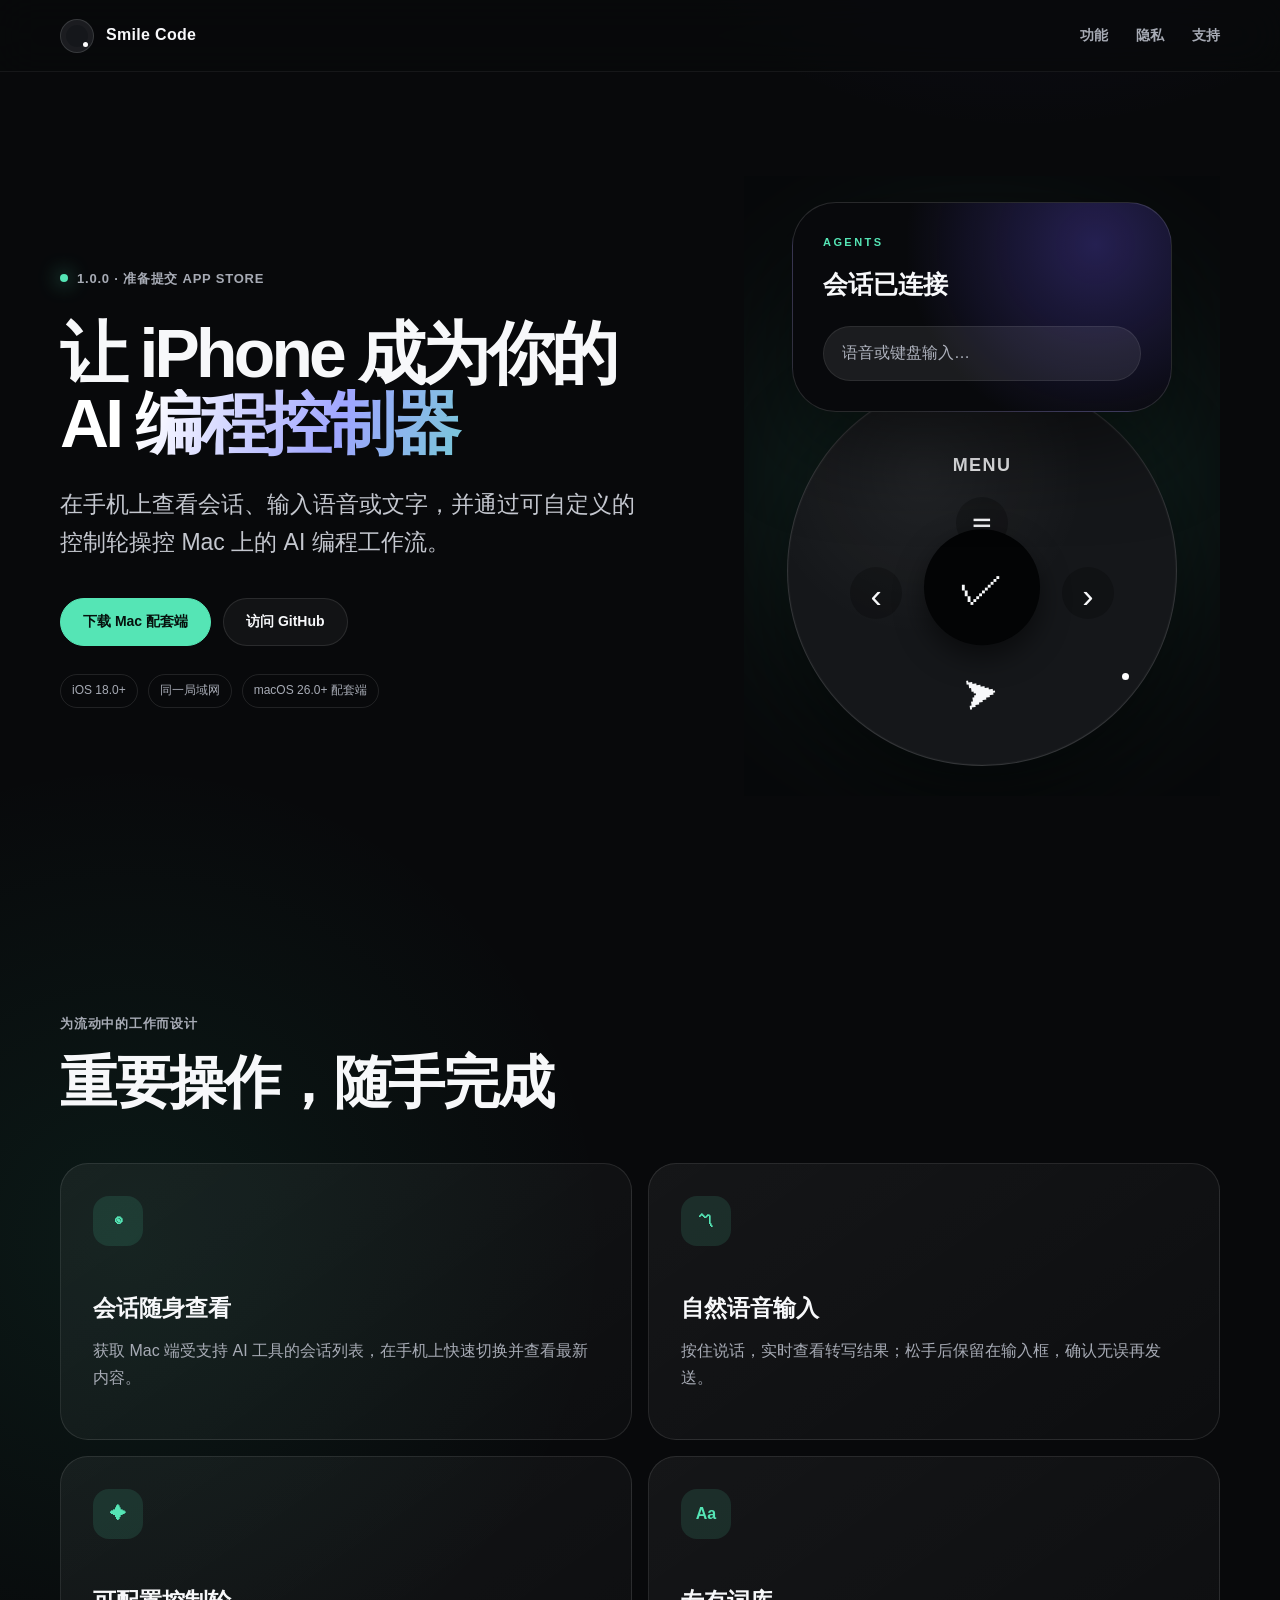
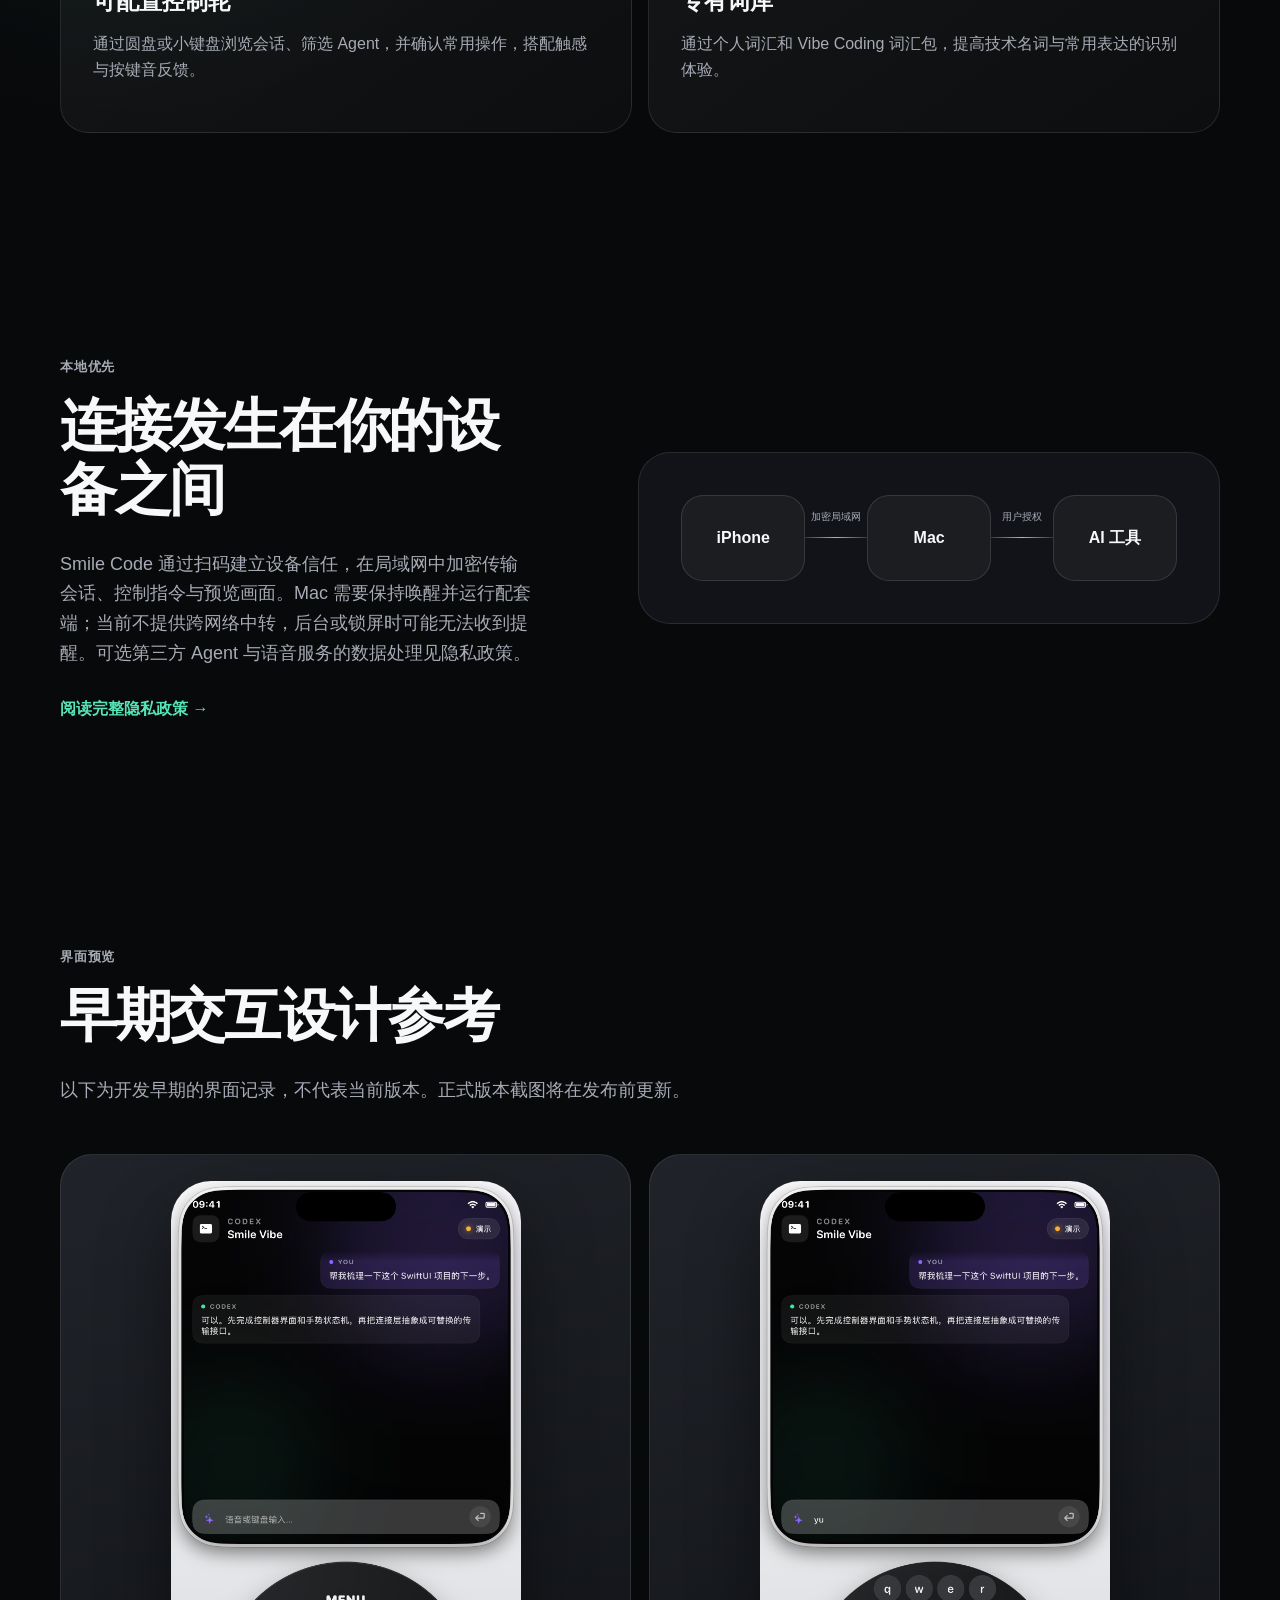
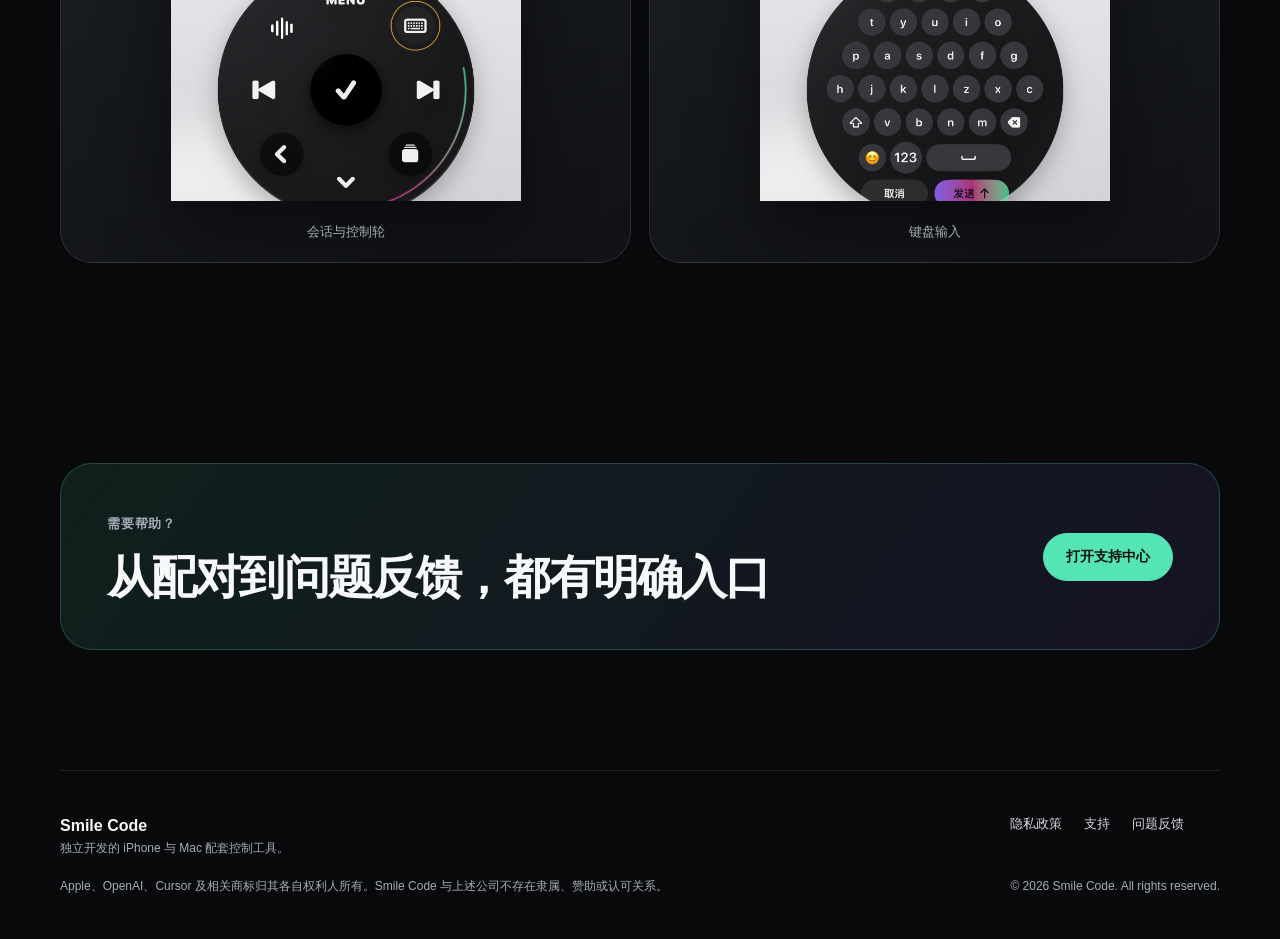
==== docs/index.html @ 8d77c3ab "Initialize website and installer distribution only" ====
<!doctype html>
<html lang="zh-CN">
<head>
  <meta charset="utf-8">
  <meta name="viewport" content="width=device-width, initial-scale=1">
  <meta name="description" content="Smile Code 将 iPhone 变成面向 AI 编程工作流的随身控制器。">
  <meta name="theme-color" content="#0a0b0d">
  <meta property="og:title" content="Smile Code">
  <meta property="og:description" content="用 iPhone 语音操控 Mac 上的 AI 工具。">
  <meta property="og:type" content="website">
  <meta property="og:url" content="https://tanhuoo.github.io/SmileVibe/">
  <title>Smile Code｜iPhone 上的 AI 编程控制器</title>
  <link rel="stylesheet" href="./styles.css">
</head>
<body>
  <header class="site-header">
    <a class="brand" href="./" aria-label="Smile Code 首页">
      <span class="brand-mark" aria-hidden="true"><span></span></span>
      <span>Smile Code</span>
    </a>
    <nav aria-label="主要导航">
      <a href="#features">功能</a>
      <a href="./privacy.html">隐私</a>
      <a href="./support.html">支持</a>
    </nav>
  </header>

  <main>
    <section class="hero shell">
      <div class="hero-copy">
        <div class="eyebrow"><span class="status-dot"></span> 1.0.0 · 准备提交 App Store</div>
        <h1><span class="hero-line">让 iPhone 成为你的</span><span class="hero-accent">AI 编程控制器</span></h1>
        <p class="lead">在手机上查看会话、输入语音或文字，并通过可自定义的控制轮操控 Mac 上的 AI 编程工作流。</p>
        <div class="actions">
          <a class="button primary" href="./support.html#mac-download">下载 Mac 配套端</a>
          <a class="button secondary" href="https://github.com/TanHuoo/SmileVibe" rel="noreferrer">访问 GitHub</a>
        </div>
        <div class="requirements">
          <span>iOS 18.0+</span>
          <span>同一局域网</span>
          <span>macOS 26.0+ 配套端</span>
        </div>
      </div>

      <div class="controller-visual" aria-label="Smile Code 控制轮示意图">
        <div class="screen-card">
          <span class="screen-label">AGENTS</span>
          <strong>会话已连接</strong>
          <p>语音或键盘输入…</p>
        </div>
        <div class="wheel">
          <span class="wheel-label">MENU</span>
          <span class="wheel-key key-top">≡</span>
          <span class="wheel-key key-left">‹</span>
          <span class="wheel-key key-right">›</span>
          <span class="wheel-key key-bottom">➤</span>
          <span class="wheel-center">✓</span>
          <span class="wheel-dot"></span>
        </div>
      </div>
    </section>

    <section class="section shell" id="features">
      <div class="section-heading">
        <span class="eyebrow">为流动中的工作而设计</span>
        <h2>重要操作，随手完成</h2>
      </div>
      <div class="feature-grid">
        <article class="feature-card">
          <span class="feature-icon">◉</span>
          <h3>会话随身查看</h3>
          <p>获取 Mac 端受支持 AI 工具的会话列表，在手机上快速切换并查看最新内容。</p>
        </article>
        <article class="feature-card">
          <span class="feature-icon">〽</span>
          <h3>自然语音输入</h3>
          <p>按住说话，实时查看转写结果；松手后保留在输入框，确认无误再发送。</p>
        </article>
        <article class="feature-card">
          <span class="feature-icon">✦</span>
          <h3>可配置控制轮</h3>
          <p>通过圆盘或小键盘浏览会话、筛选 Agent，并确认常用操作，搭配触感与按键音反馈。</p>
        </article>
        <article class="feature-card">
          <span class="feature-icon">Aa</span>
          <h3>专有词库</h3>
          <p>通过个人词汇和 Vibe Coding 词汇包，提高技术名词与常用表达的识别体验。</p>
        </article>
      </div>
    </section>

    <section class="section shell split-section">
      <div>
        <span class="eyebrow">本地优先</span>
        <h2>连接发生在你的设备之间</h2>
        <p class="section-copy">Smile Code 通过扫码建立设备信任，在局域网中加密传输会话、控制指令与预览画面。Mac 需要保持唤醒并运行配套端；当前不提供跨网络中转，后台或锁屏时可能无法收到提醒。可选第三方 Agent 与语音服务的数据处理见隐私政策。</p>
        <a class="text-link" href="./privacy.html">阅读完整隐私政策 →</a>
      </div>
      <div class="flow-card" aria-label="数据流示意">
        <div class="flow-node">iPhone</div>
        <div class="flow-line"><span>加密局域网</span></div>
        <div class="flow-node">Mac</div>
        <div class="flow-line"><span>用户授权</span></div>
        <div class="flow-node">AI 工具</div>
      </div>
    </section>

    <section class="section shell">
      <div class="section-heading">
        <span class="eyebrow">界面预览</span>
        <h2>早期交互设计参考</h2>
        <p class="section-copy">以下为开发早期的界面记录，不代表当前版本。正式版本截图将在发布前更新。</p>
      </div>
      <div class="gallery">
        <figure>
          <img src="./assets/mvp-round-04-main.png" alt="Smile Code 会话与控制轮界面" loading="lazy">
          <figcaption>会话与控制轮</figcaption>
        </figure>
        <figure>
          <img src="./assets/mvp-round-04-keyboard.png" alt="Smile Code 键盘输入界面" loading="lazy">
          <figcaption>键盘输入</figcaption>
        </figure>
      </div>
    </section>

    <section class="cta shell">
      <div>
        <span class="eyebrow">需要帮助？</span>
        <h2>从配对到问题反馈，都有明确入口</h2>
      </div>
      <a class="button primary" href="./support.html">打开支持中心</a>
    </section>
  </main>

  <footer class="site-footer shell">
    <div>
      <strong>Smile Code</strong>
      <p>独立开发的 iPhone 与 Mac 配套控制工具。</p>
    </div>
    <div class="footer-links">
      <a href="./privacy.html">隐私政策</a>
      <a href="./support.html">支持</a>
      <a href="https://github.com/TanHuoo/SmileVibe/issues">问题反馈</a>
    </div>
    <p class="disclaimer">Apple、OpenAI、Cursor 及相关商标归其各自权利人所有。Smile Code 与上述公司不存在隶属、赞助或认可关系。</p>
    <p class="copyright">© 2026 Smile Code. All rights reserved.</p>
  </footer>
</body>
</html>
---- docs/styles.css ----
:root {
  color-scheme: dark;
  --bg: #08090b;
  --surface: #111318;
  --surface-strong: #171a20;
  --line: rgba(255, 255, 255, 0.10);
  --text: #f7f8fa;
  --muted: #a7abb5;
  --accent: #55e5b5;
  --accent-strong: #2fcf99;
  --violet: #8b6cff;
  --max-width: 1160px;
}

* {
  box-sizing: border-box;
}

html {
  scroll-behavior: smooth;
}

body {
  margin: 0;
  min-width: 320px;
  background:
    radial-gradient(circle at 80% -10%, rgba(101, 76, 255, 0.16), transparent 34rem),
    radial-gradient(circle at 10% 30%, rgba(52, 220, 167, 0.08), transparent 30rem),
    var(--bg);
  color: var(--text);
  font-family: -apple-system, BlinkMacSystemFont, "SF Pro Display", "PingFang SC", "Helvetica Neue", sans-serif;
  line-height: 1.65;
  -webkit-font-smoothing: antialiased;
}

a {
  color: inherit;
  text-decoration: none;
}

a:focus-visible,
button:focus-visible,
summary:focus-visible {
  outline: 3px solid rgba(85, 229, 181, 0.65);
  outline-offset: 4px;
}

.shell {
  width: min(calc(100% - 40px), var(--max-width));
  margin-inline: auto;
}

.site-header {
  position: sticky;
  z-index: 20;
  top: 0;
  display: flex;
  align-items: center;
  justify-content: space-between;
  min-height: 72px;
  padding: 0 max(24px, calc((100vw - var(--max-width)) / 2));
  border-bottom: 1px solid rgba(255, 255, 255, 0.06);
  background: rgba(8, 9, 11, 0.78);
  backdrop-filter: blur(20px) saturate(140%);
}

.brand {
  display: inline-flex;
  align-items: center;
  gap: 12px;
  font-size: 16px;
  font-weight: 760;
  letter-spacing: 0.02em;
}

.brand-mark {
  position: relative;
  width: 34px;
  height: 34px;
  border: 1px solid rgba(255, 255, 255, 0.15);
  border-radius: 50%;
  background: #15171b;
  box-shadow: inset 0 0 0 5px rgba(255, 255, 255, 0.025);
}

.brand-mark span {
  position: absolute;
  right: 5px;
  bottom: 5px;
  width: 5px;
  height: 5px;
  border-radius: 50%;
  background: white;
}

nav {
  display: flex;
  align-items: center;
  gap: 28px;
}

nav a {
  color: var(--muted);
  font-size: 14px;
  font-weight: 620;
}

nav a:hover,
nav a[aria-current="page"] {
  color: var(--text);
}

.hero {
  display: grid;
  grid-template-columns: minmax(0, 1.1fr) minmax(360px, 0.9fr);
  align-items: center;
  gap: 8vw;
  min-height: calc(100vh - 72px);
  padding-block: 90px;
}

.eyebrow {
  display: inline-flex;
  align-items: center;
  gap: 9px;
  color: var(--muted);
  font-size: 13px;
  font-weight: 720;
  letter-spacing: 0.06em;
  text-transform: uppercase;
}

.status-dot {
  width: 8px;
  height: 8px;
  border-radius: 50%;
  background: var(--accent);
  box-shadow: 0 0 20px var(--accent);
}

h1,
h2,
h3,
p {
  margin-top: 0;
}

.hero h1 {
  margin: 28px 0 26px;
  font-size: clamp(44px, 5.3vw, 72px);
  line-height: 1.04;
  letter-spacing: -0.055em;
}

.hero h1 span {
  display: block;
}

.hero h1 .hero-line {
  color: var(--text);
  white-space: nowrap;
}

.hero h1 .hero-accent {
  background: linear-gradient(110deg, #ffffff 15%, #9fa5ff 48%, #55e5b5 90%);
  -webkit-background-clip: text;
  background-clip: text;
  color: transparent;
}

.lead {
  max-width: 650px;
  color: #c4c7cf;
  font-size: clamp(18px, 2.2vw, 23px);
  line-height: 1.65;
}

.actions {
  display: flex;
  flex-wrap: wrap;
  gap: 12px;
  margin: 36px 0 28px;
}

.button {
  display: inline-flex;
  min-height: 48px;
  align-items: center;
  justify-content: center;
  padding: 0 22px;
  border: 1px solid var(--line);
  border-radius: 999px;
  font-size: 14px;
  font-weight: 750;
  transition: transform 160ms ease, background 160ms ease, border-color 160ms ease;
}

.button:hover {
  transform: translateY(-2px);
}

.button.primary {
  border-color: var(--accent);
  background: var(--accent);
  color: #06110d;
}

.button.primary:hover {
  background: #76efc9;
}

.button.secondary {
  background: rgba(255, 255, 255, 0.045);
}

.button.secondary:hover {
  border-color: rgba(255, 255, 255, 0.24);
  background: rgba(255, 255, 255, 0.075);
}

.requirements {
  display: flex;
  flex-wrap: wrap;
  gap: 10px;
}

.requirements span {
  padding: 6px 11px;
  border: 1px solid var(--line);
  border-radius: 999px;
  color: var(--muted);
  font-size: 12px;
}

.controller-visual {
  position: relative;
  display: grid;
  min-height: 620px;
  overflow: hidden;
  place-items: center;
}

.controller-visual::before {
  position: absolute;
  width: 460px;
  height: 460px;
  border-radius: 50%;
  background: rgba(85, 229, 181, 0.12);
  content: "";
  filter: blur(90px);
}

.screen-card {
  position: absolute;
  z-index: 3;
  top: 26px;
  width: min(100%, 380px);
  min-height: 178px;
  padding: 30px;
  border: 1px solid rgba(255, 255, 255, 0.13);
  border-radius: 44px;
  background:
    radial-gradient(circle at 80% 20%, rgba(91, 74, 210, 0.35), transparent 55%),
    #08090c;
  box-shadow: 0 35px 90px rgba(0, 0, 0, 0.48);
}

.screen-label {
  display: block;
  margin-bottom: 13px;
  color: var(--accent);
  font-size: 11px;
  font-weight: 800;
  letter-spacing: 0.22em;
}

.screen-card strong {
  display: block;
  font-size: 25px;
}

.screen-card p {
  margin: 21px 0 0;
  padding: 13px 18px;
  border: 1px solid rgba(255, 255, 255, 0.08);
  border-radius: 999px;
  background: rgba(255, 255, 255, 0.08);
  color: #aeb2bd;
}

.wheel {
  position: absolute;
  right: 50%;
  bottom: 30px;
  width: 390px;
  max-width: 92vw;
  aspect-ratio: 1;
  transform: translateX(50%);
  border: 1px solid rgba(255, 255, 255, 0.13);
  border-radius: 50%;
  background:
    radial-gradient(circle at 35% 25%, rgba(255, 255, 255, 0.055), transparent 42%),
    #15171a;
  box-shadow: 0 38px 90px rgba(0, 0, 0, 0.52), inset 0 0 0 1px rgba(255, 255, 255, 0.025);
}

.wheel-label {
  position: absolute;
  top: 19%;
  left: 50%;
  transform: translateX(-50%);
  font-size: 18px;
  font-weight: 820;
  letter-spacing: 0.08em;
}

.wheel-key,
.wheel-center {
  position: absolute;
  display: grid;
  place-items: center;
}

.wheel-key {
  width: 52px;
  height: 52px;
  border-radius: 50%;
  background: rgba(0, 0, 0, 0.24);
  font-size: 34px;
  font-weight: 500;
}

.key-top {
  top: 31%;
  left: 50%;
  transform: translateX(-50%);
}

.key-left {
  top: 49%;
  left: 16%;
}

.key-right {
  top: 49%;
  right: 16%;
}

.key-bottom {
  bottom: 11%;
  left: 50%;
  transform: translateX(-50%) rotate(-8deg);
  background: transparent;
  font-size: 31px;
}

.wheel-center {
  top: 50%;
  left: 50%;
  width: 116px;
  height: 116px;
  transform: translate(-50%, -36%);
  border-radius: 50%;
  background: #030405;
  box-shadow: 0 12px 28px rgba(0, 0, 0, 0.5);
  font-size: 46px;
}

.wheel-dot {
  position: absolute;
  right: 12%;
  bottom: 22%;
  width: 7px;
  height: 7px;
  border-radius: 50%;
  background: white;
}

.section {
  padding-block: 110px;
}

.section-heading {
  max-width: 720px;
  margin-bottom: 48px;
}

.section h2,
.cta h2,
.document-heading h1 {
  margin: 15px 0 0;
  font-size: clamp(34px, 4.7vw, 57px);
  line-height: 1.12;
  letter-spacing: -0.04em;
}

.feature-grid {
  display: grid;
  grid-template-columns: repeat(2, minmax(0, 1fr));
  gap: 16px;
}

.feature-card,
.support-card {
  min-height: 260px;
  padding: 32px;
  border: 1px solid var(--line);
  border-radius: 28px;
  background: linear-gradient(145deg, rgba(255, 255, 255, 0.055), rgba(255, 255, 255, 0.022));
}

.feature-icon {
  display: grid;
  width: 50px;
  height: 50px;
  margin-bottom: 44px;
  place-items: center;
  border-radius: 16px;
  background: rgba(85, 229, 181, 0.12);
  color: var(--accent);
  font-weight: 800;
}

.feature-card h3 {
  margin-bottom: 10px;
  font-size: 23px;
}

.feature-card p,
.support-card p,
.section-copy {
  color: var(--muted);
}

.split-section {
  display: grid;
  grid-template-columns: minmax(0, 0.9fr) minmax(420px, 1.1fr);
  align-items: center;
  gap: 8vw;
}

.section-copy {
  margin: 28px 0;
  font-size: 18px;
}

.text-link,
.support-card a,
.document-content a {
  color: var(--accent);
  font-weight: 680;
}

.flow-card {
  display: grid;
  grid-template-columns: 1fr auto 1fr auto 1fr;
  align-items: center;
  padding: 42px;
  border: 1px solid var(--line);
  border-radius: 32px;
  background: var(--surface);
}

.flow-node {
  display: grid;
  min-height: 86px;
  place-items: center;
  border: 1px solid rgba(255, 255, 255, 0.12);
  border-radius: 22px;
  background: rgba(255, 255, 255, 0.045);
  font-weight: 760;
}

.flow-line {
  width: 62px;
  height: 1px;
  background: linear-gradient(90deg, rgba(255, 255, 255, 0.14), var(--accent), rgba(255, 255, 255, 0.14));
}

.flow-line span {
  display: block;
  width: 80px;
  transform: translate(-9px, -28px);
  color: var(--muted);
  font-size: 10px;
  text-align: center;
}

.gallery {
  display: grid;
  grid-template-columns: repeat(2, minmax(0, 1fr));
  gap: 18px;
}

.gallery figure {
  overflow: hidden;
  margin: 0;
  padding: 26px 26px 0;
  border: 1px solid var(--line);
  border-radius: 32px;
  background: linear-gradient(160deg, #202329, #101216);
  text-align: center;
}

.gallery img {
  display: block;
  width: min(100%, 350px);
  height: 620px;
  margin-inline: auto;
  object-fit: cover;
  object-position: top;
  border-radius: 40px 40px 0 0;
  box-shadow: 0 30px 70px rgba(0, 0, 0, 0.45);
}

.gallery figcaption {
  padding: 20px;
  color: var(--muted);
  font-size: 13px;
}

.cta {
  display: flex;
  align-items: center;
  justify-content: space-between;
  gap: 30px;
  margin-block: 90px 120px;
  padding: 46px;
  border: 1px solid rgba(85, 229, 181, 0.24);
  border-radius: 32px;
  background: linear-gradient(125deg, rgba(85, 229, 181, 0.10), rgba(139, 108, 255, 0.10));
}

.cta h2 {
  max-width: 700px;
  font-size: clamp(28px, 4vw, 46px);
}

.site-footer {
  display: grid;
  grid-template-columns: 1fr auto;
  gap: 18px 40px;
  padding-block: 42px;
  border-top: 1px solid var(--line);
}

.site-footer p {
  margin-bottom: 0;
  color: var(--muted);
  font-size: 12px;
}

.footer-links {
  display: flex;
  flex-wrap: wrap;
  gap: 22px;
  color: #d4d6dc;
  font-size: 13px;
}

.disclaimer {
  max-width: 760px;
}

.copyright {
  text-align: right;
}

.document {
  padding-block: 90px 120px;
}

.document-heading {
  max-width: 820px;
  margin-bottom: 72px;
}

.document-heading > p {
  margin-top: 22px;
  color: var(--muted);
}

.support-heading .button {
  margin-top: 22px;
}

.document-layout {
  display: grid;
  grid-template-columns: 280px minmax(0, 740px);
  align-items: start;
  justify-content: space-between;
  gap: 60px;
}

.document-summary {
  position: sticky;
  top: 100px;
  padding: 24px;
  border: 1px solid var(--line);
  border-radius: 22px;
  background: var(--surface);
}

.document-summary ul {
  margin: 15px 0 0;
  padding-left: 20px;
  color: var(--muted);
  font-size: 13px;
}

.document-content section {
  padding: 0 0 40px;
  margin-bottom: 40px;
  border-bottom: 1px solid var(--line);
}

.document-content section:last-child {
  border-bottom: 0;
}

.document-content h2 {
  margin-bottom: 20px;
  font-size: 27px;
  letter-spacing: -0.02em;
}

.document-content h3 {
  margin: 26px 0 8px;
  font-size: 17px;
}

.document-content p,
.document-content li {
  color: #c2c5cc;
}

.document-content ul {
  padding-left: 22px;
}

.compact-footer {
  display: flex;
  justify-content: space-between;
}

.support-grid {
  display: grid;
  grid-template-columns: repeat(3, minmax(0, 1fr));
  gap: 16px;
  margin-bottom: 110px;
}

.support-card > span {
  color: var(--accent);
  font-size: 12px;
  font-weight: 800;
}

.support-card h2 {
  margin: 58px 0 14px;
  font-size: 22px;
}

.faq {
  max-width: 900px;
  margin-inline: auto;
}

.faq details {
  border-top: 1px solid var(--line);
}

.faq details:last-child {
  border-bottom: 1px solid var(--line);
}

.faq summary {
  padding: 25px 4px;
  cursor: pointer;
  font-size: 17px;
  font-weight: 680;
  list-style: none;
}

.faq summary::-webkit-details-marker {
  display: none;
}

.faq summary::after {
  float: right;
  color: var(--accent);
  content: "+";
  font-size: 24px;
  font-weight: 400;
}

.faq details[open] summary::after {
  content: "−";
}

.faq details div {
  max-width: 760px;
  padding: 0 4px 24px;
  color: var(--muted);
}

.contact-panel {
  display: flex;
  align-items: center;
  justify-content: space-between;
  gap: 40px;
  margin-top: 110px;
  padding: 42px;
  border: 1px solid var(--line);
  border-radius: 30px;
  background: var(--surface);
}

.contact-panel h2 {
  margin: 13px 0 20px;
  font-size: 30px;
}

.contact-panel li,
.contact-panel p {
  color: var(--muted);
}

@media (max-width: 900px) {
  .hero {
    grid-template-columns: 1fr;
    padding-top: 70px;
  }

  .controller-visual {
    min-height: 590px;
  }

  .split-section,
  .document-layout {
    grid-template-columns: 1fr;
  }

  .document-summary {
    position: static;
  }

  .support-grid {
    grid-template-columns: 1fr;
  }

  .support-card {
    min-height: 220px;
  }

  .support-card h2 {
    margin-top: 34px;
  }
}

@media (max-width: 680px) {
  .site-header {
    padding-inline: 20px;
  }

  nav {
    gap: 16px;
  }

  nav a:first-child {
    display: none;
  }

  .shell {
    width: min(calc(100% - 28px), var(--max-width));
  }

  .hero {
    min-height: 0;
    padding-block: 64px;
  }

  .hero h1 {
    font-size: 44px;
  }

  .hero h1 .hero-line {
    white-space: normal;
  }

  .feature-grid,
  .gallery {
    grid-template-columns: 1fr;
  }

  .flow-card {
    grid-template-columns: 1fr;
    gap: 12px;
    padding: 26px;
  }

  .flow-line {
    width: 1px;
    height: 35px;
    margin-inline: auto;
    background: linear-gradient(rgba(255, 255, 255, 0.14), var(--accent), rgba(255, 255, 255, 0.14));
  }

  .flow-line span {
    width: 90px;
    transform: translate(-44px, 8px);
  }

  .gallery img {
    height: 580px;
  }

  .cta,
  .contact-panel {
    align-items: flex-start;
    flex-direction: column;
    padding: 30px;
  }

  .site-footer,
  .compact-footer {
    display: flex;
    flex-direction: column;
  }

  .copyright {
    text-align: left;
  }

  .document {
    padding-top: 64px;
  }
}

@media (prefers-reduced-motion: reduce) {
  html {
    scroll-behavior: auto;
  }

  *,
  *::before,
  *::after {
    scroll-behavior: auto !important;
    transition: none !important;
  }
}
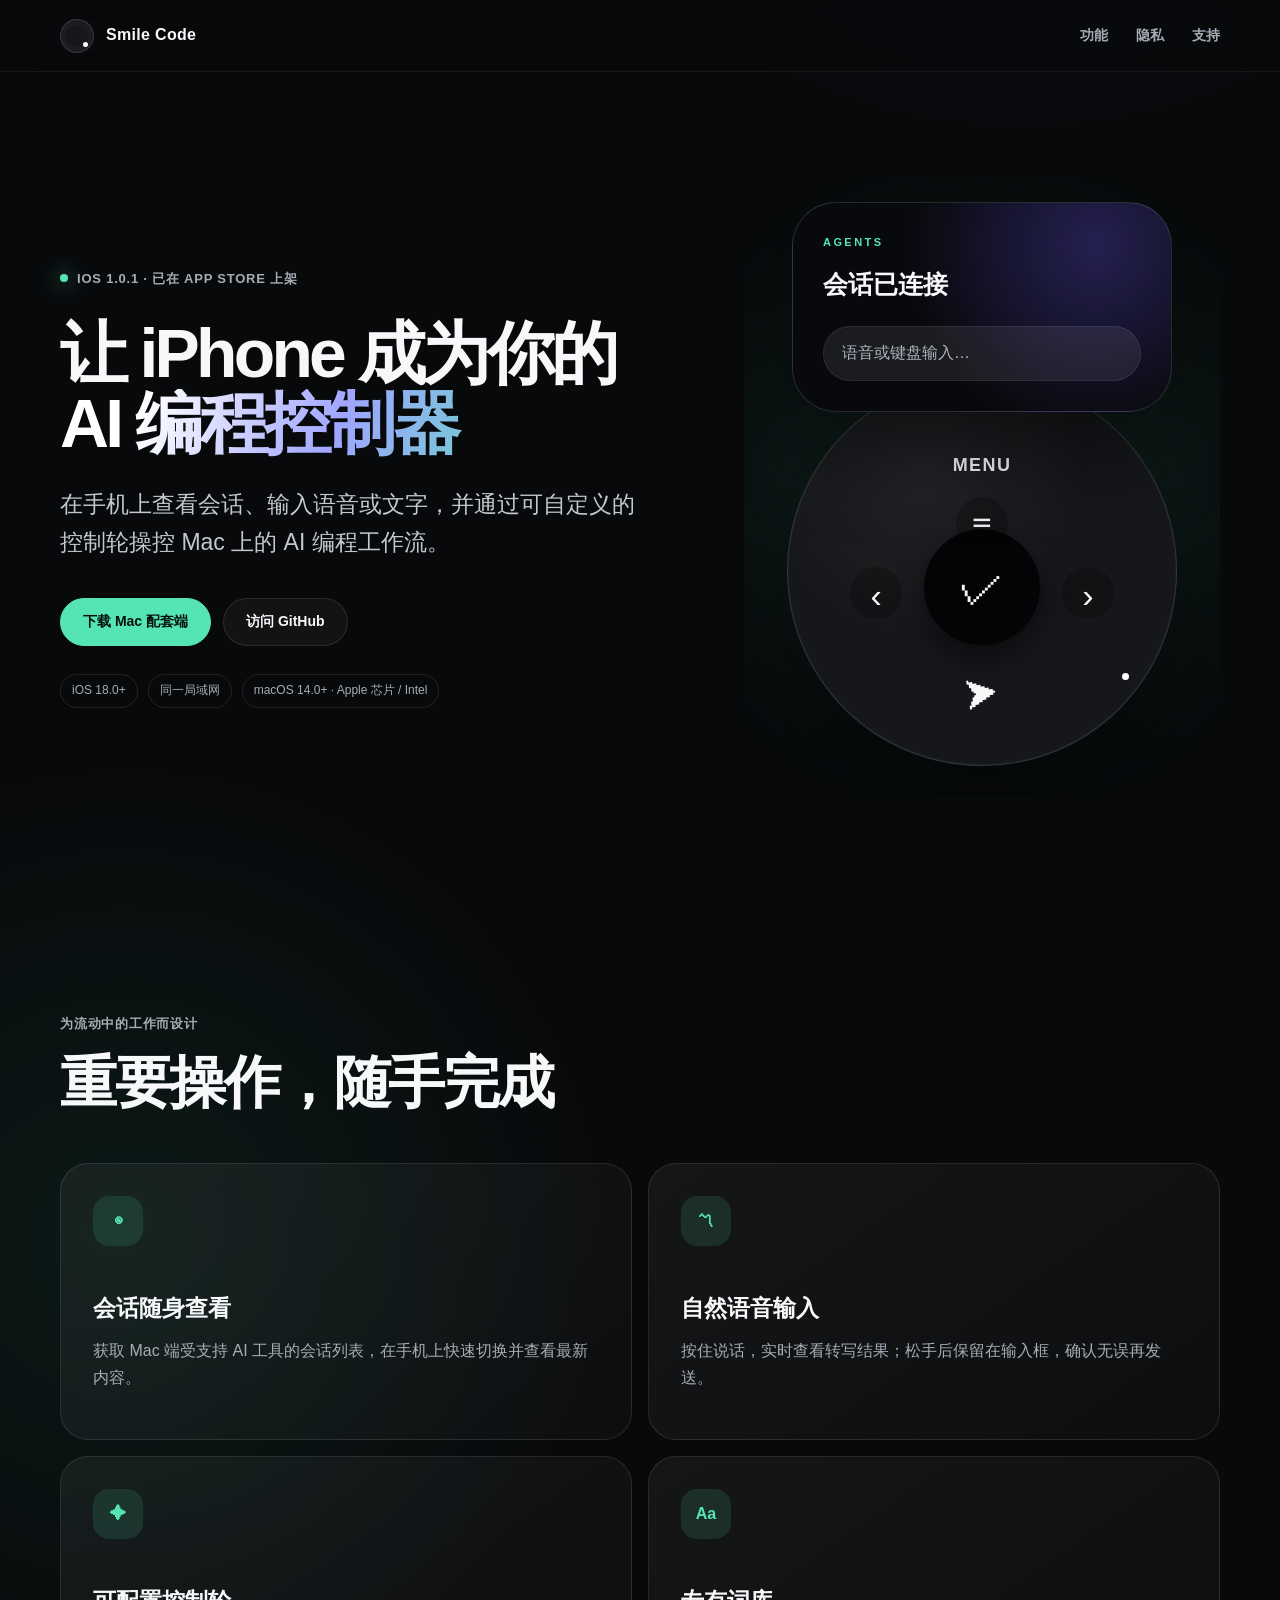
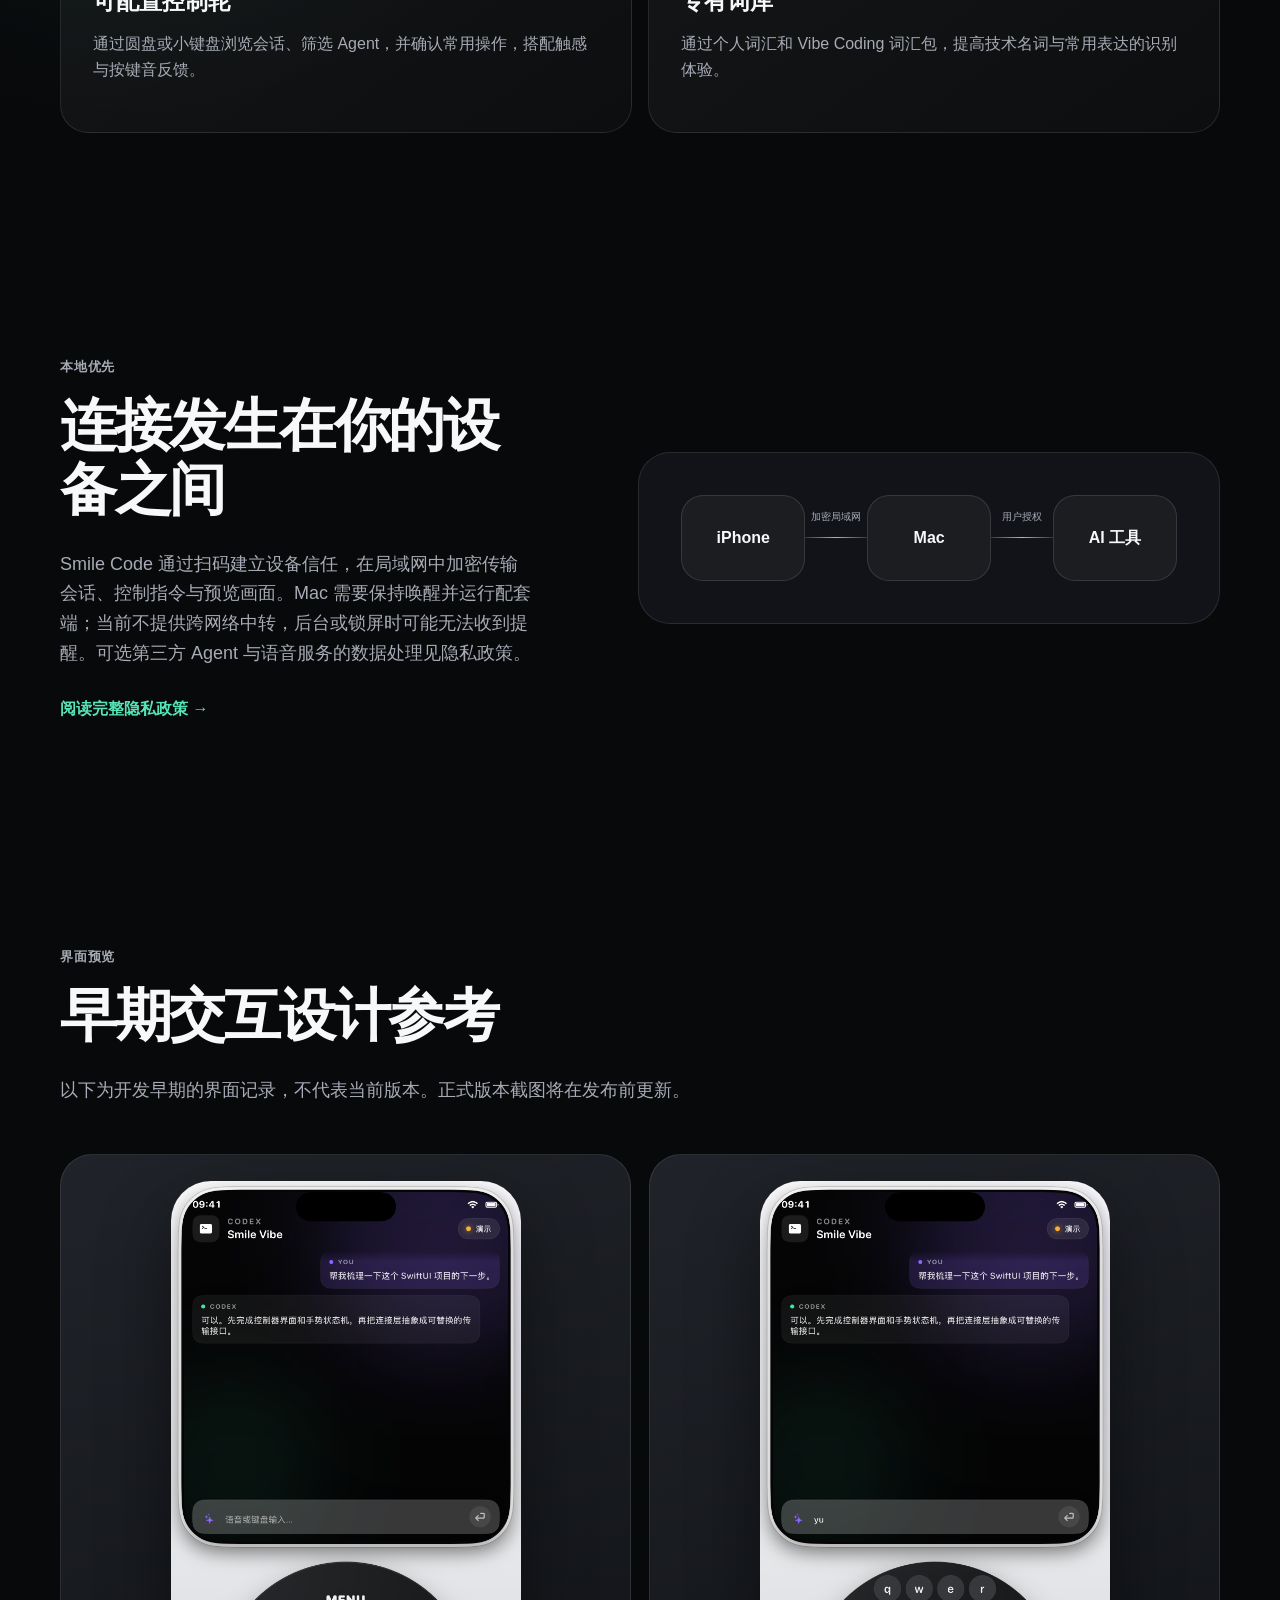
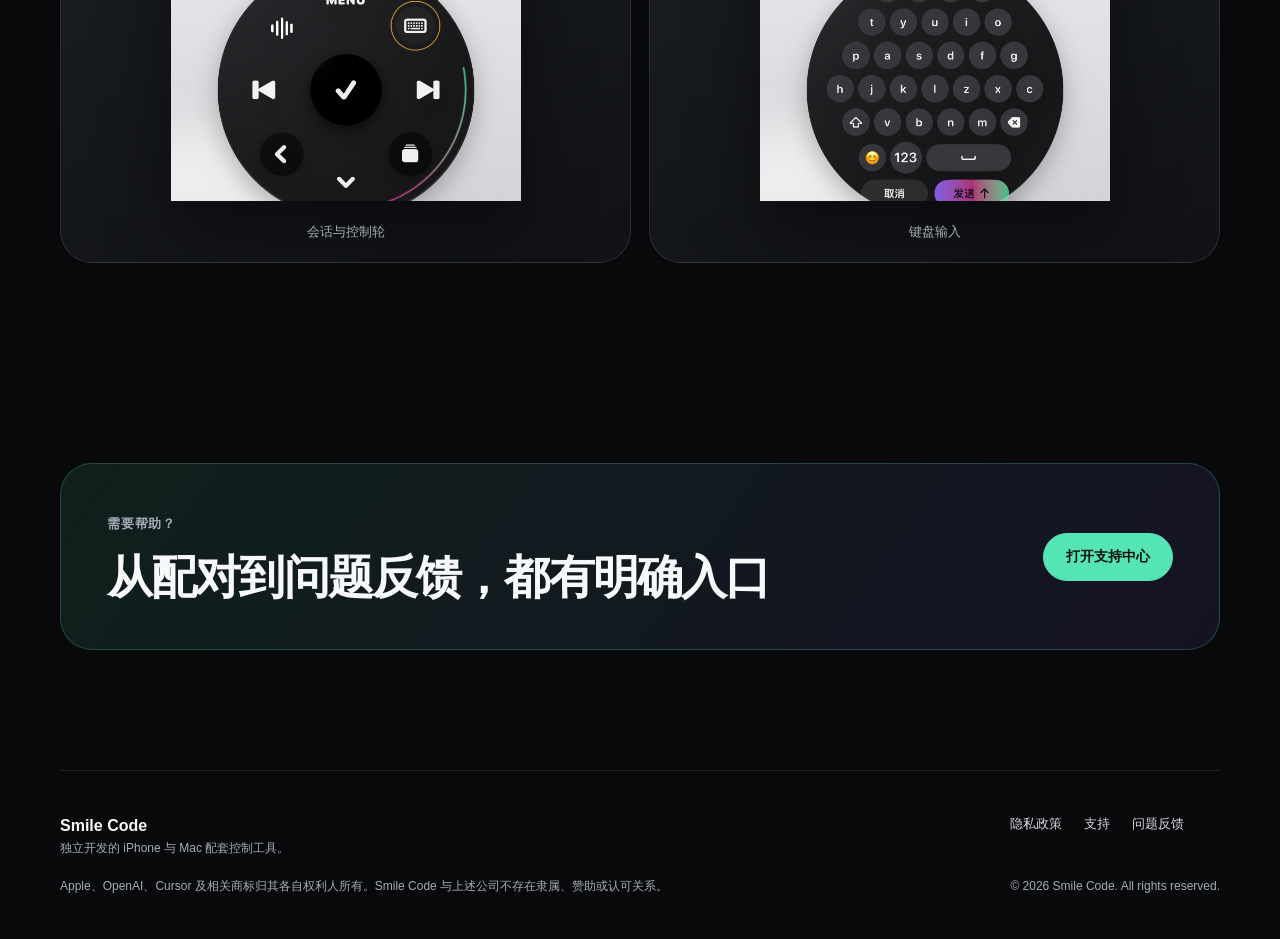
==== commit cc7ec964: "Publish Mac 1.0.2 universal download for macOS 14 and later" ====
--- a/docs/index.html
+++ b/docs/index.html
@@ -28,7 +28,7 @@
   <main>
     <section class="hero shell">
       <div class="hero-copy">
-        <div class="eyebrow"><span class="status-dot"></span> 1.0.0 · 准备提交 App Store</div>
+        <div class="eyebrow"><span class="status-dot"></span> iOS 1.0.1 · 已在 App Store 上架</div>
         <h1><span class="hero-line">让 iPhone 成为你的</span><span class="hero-accent">AI 编程控制器</span></h1>
         <p class="lead">在手机上查看会话、输入语音或文字，并通过可自定义的控制轮操控 Mac 上的 AI 编程工作流。</p>
         <div class="actions">
@@ -38,7 +38,7 @@
         <div class="requirements">
           <span>iOS 18.0+</span>
           <span>同一局域网</span>
-          <span>macOS 26.0+ 配套端</span>
+          <span>macOS 14.0+ · Apple 芯片 / Intel</span>
         </div>
       </div>
 
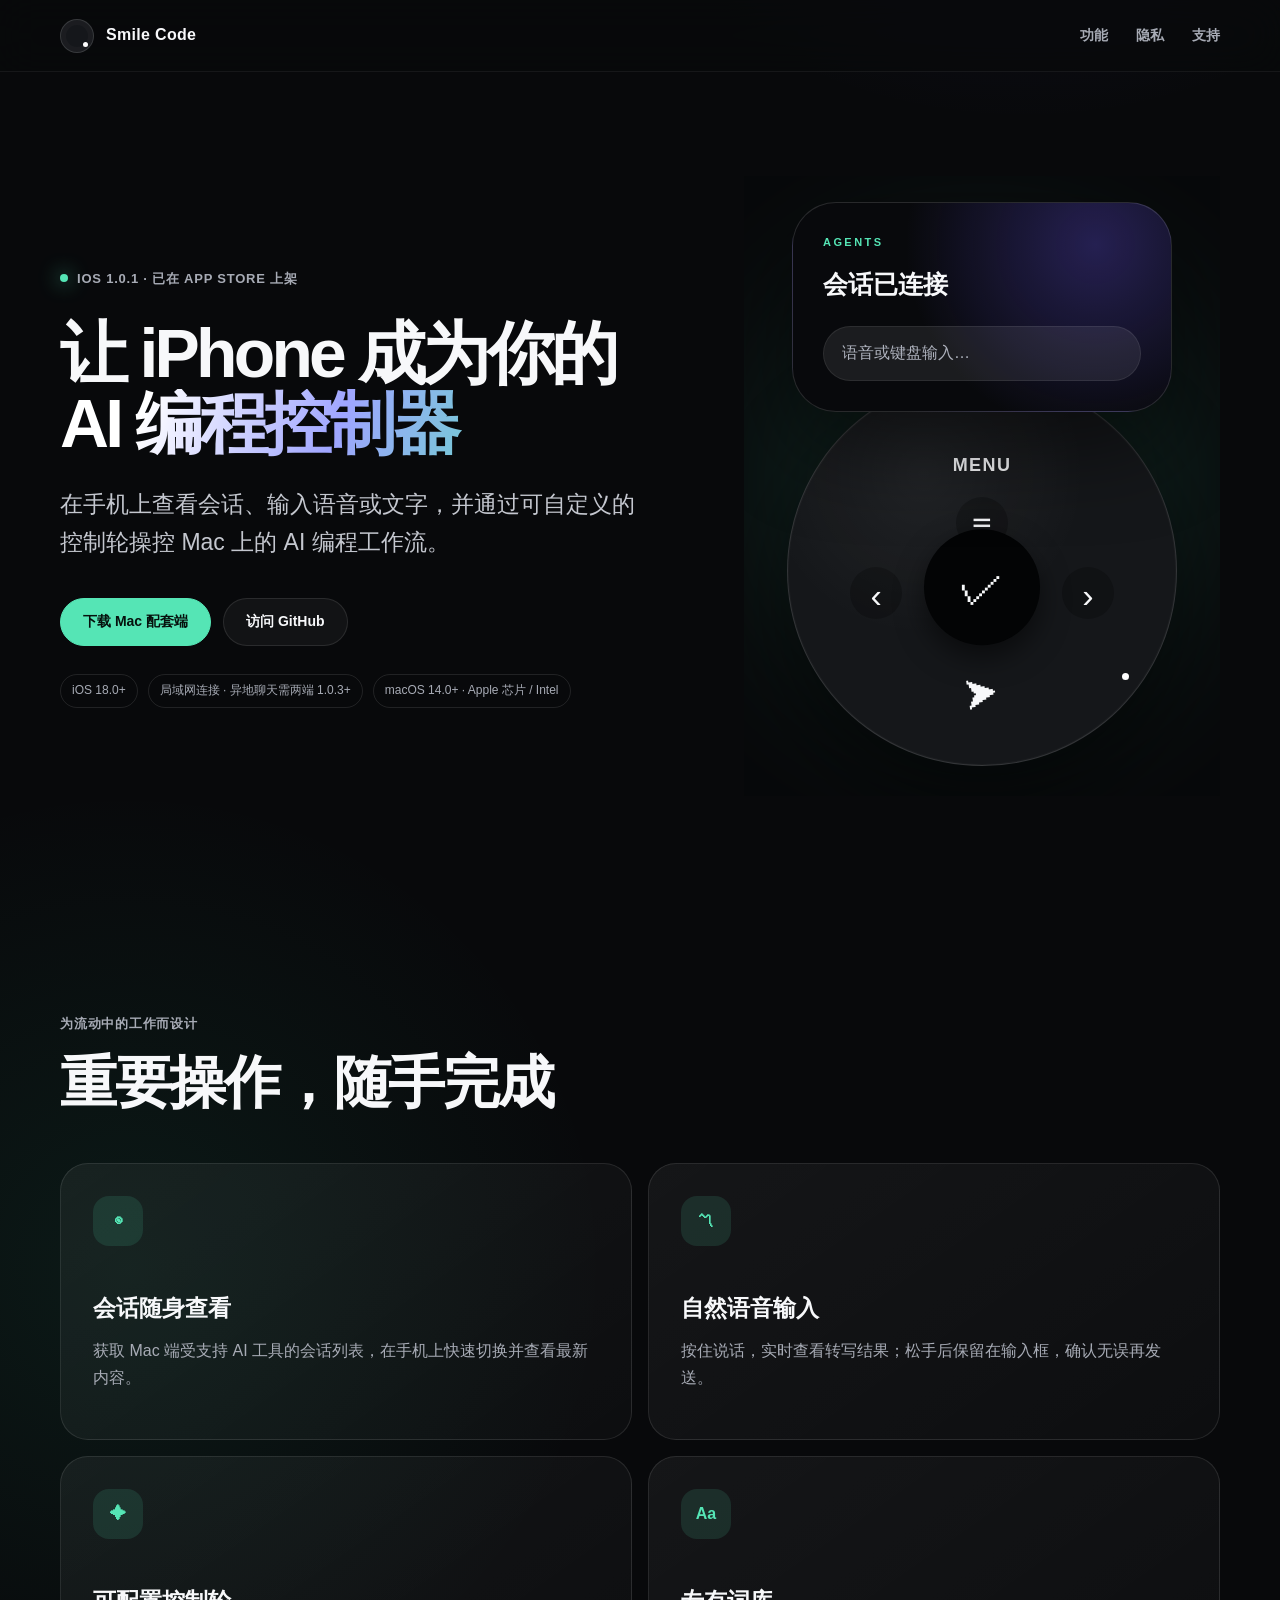
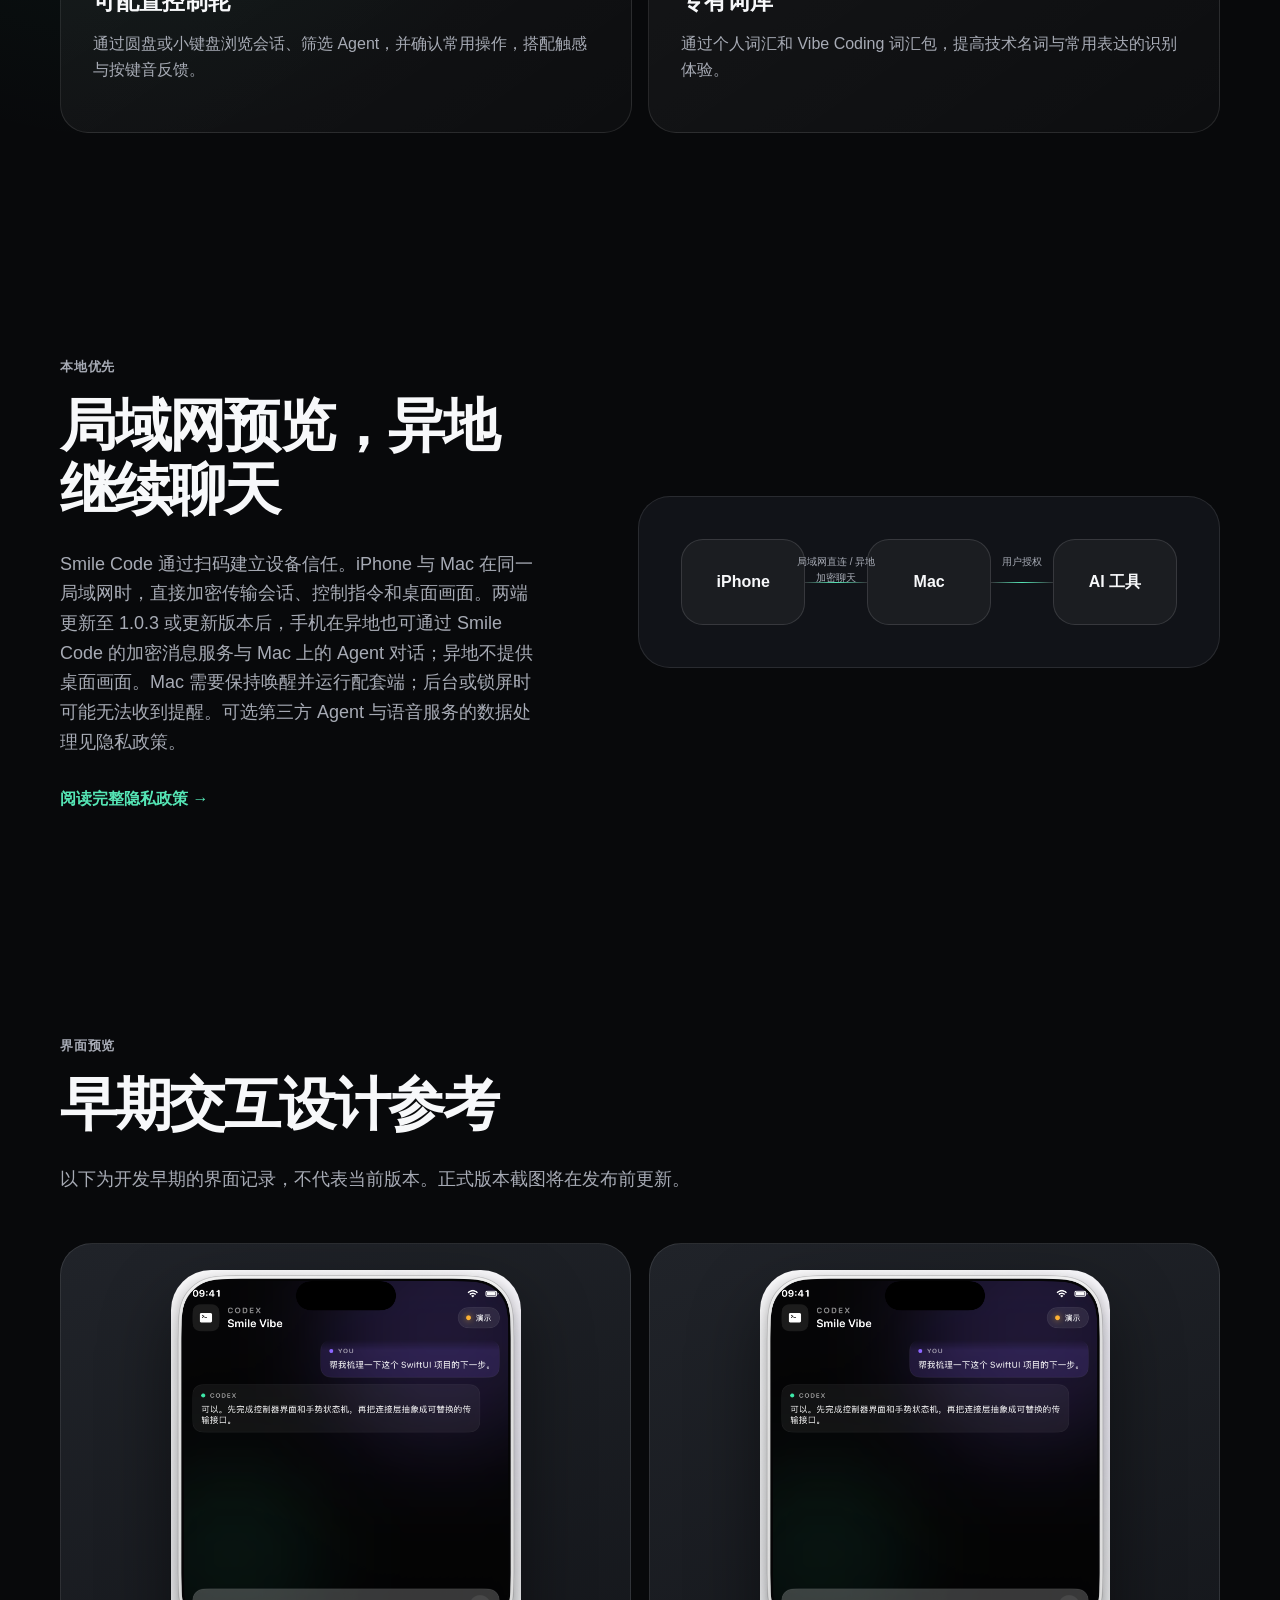
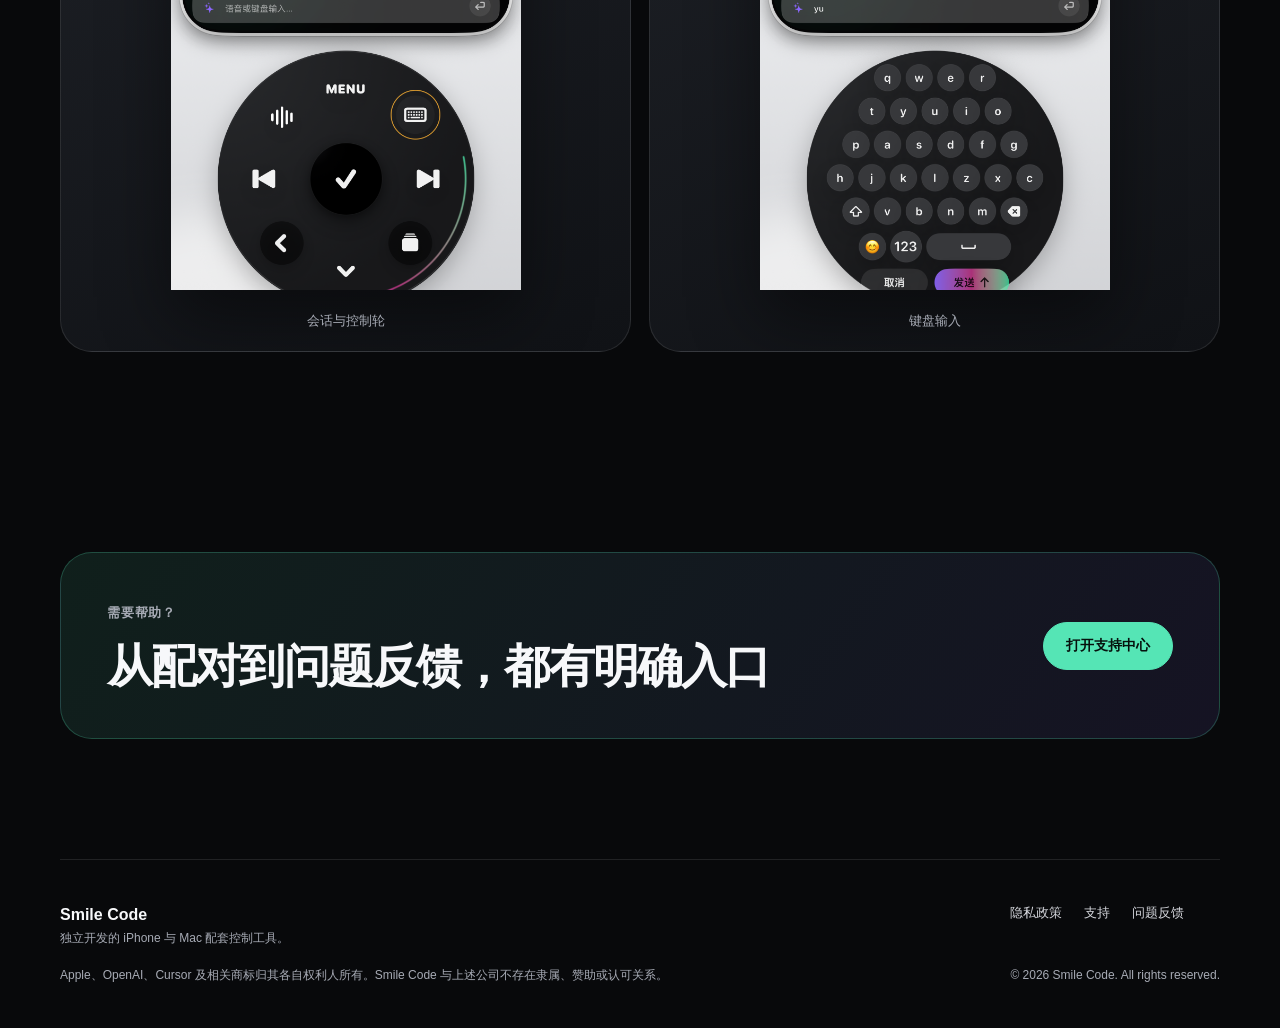
==== commit 868a09cc: "Prepare remote chat website guidance" ====
--- a/docs/index.html
+++ b/docs/index.html
@@ -37,7 +37,7 @@
         </div>
         <div class="requirements">
           <span>iOS 18.0+</span>
-          <span>同一局域网</span>
+          <span>局域网连接 · 异地聊天需两端 1.0.3+</span>
           <span>macOS 14.0+ · Apple 芯片 / Intel</span>
         </div>
       </div>
@@ -92,13 +92,13 @@
     <section class="section shell split-section">
       <div>
         <span class="eyebrow">本地优先</span>
-        <h2>连接发生在你的设备之间</h2>
-        <p class="section-copy">Smile Code 通过扫码建立设备信任，在局域网中加密传输会话、控制指令与预览画面。Mac 需要保持唤醒并运行配套端；当前不提供跨网络中转，后台或锁屏时可能无法收到提醒。可选第三方 Agent 与语音服务的数据处理见隐私政策。</p>
+        <h2>局域网预览，异地继续聊天</h2>
+        <p class="section-copy">Smile Code 通过扫码建立设备信任。iPhone 与 Mac 在同一局域网时，直接加密传输会话、控制指令和桌面画面。两端更新至 1.0.3 或更新版本后，手机在异地也可通过 Smile Code 的加密消息服务与 Mac 上的 Agent 对话；异地不提供桌面画面。Mac 需要保持唤醒并运行配套端；后台或锁屏时可能无法收到提醒。可选第三方 Agent 与语音服务的数据处理见隐私政策。</p>
         <a class="text-link" href="./privacy.html">阅读完整隐私政策 →</a>
       </div>
       <div class="flow-card" aria-label="数据流示意">
         <div class="flow-node">iPhone</div>
-        <div class="flow-line"><span>加密局域网</span></div>
+        <div class="flow-line"><span>局域网直连 / 异地加密聊天</span></div>
         <div class="flow-node">Mac</div>
         <div class="flow-line"><span>用户授权</span></div>
         <div class="flow-node">AI 工具</div>
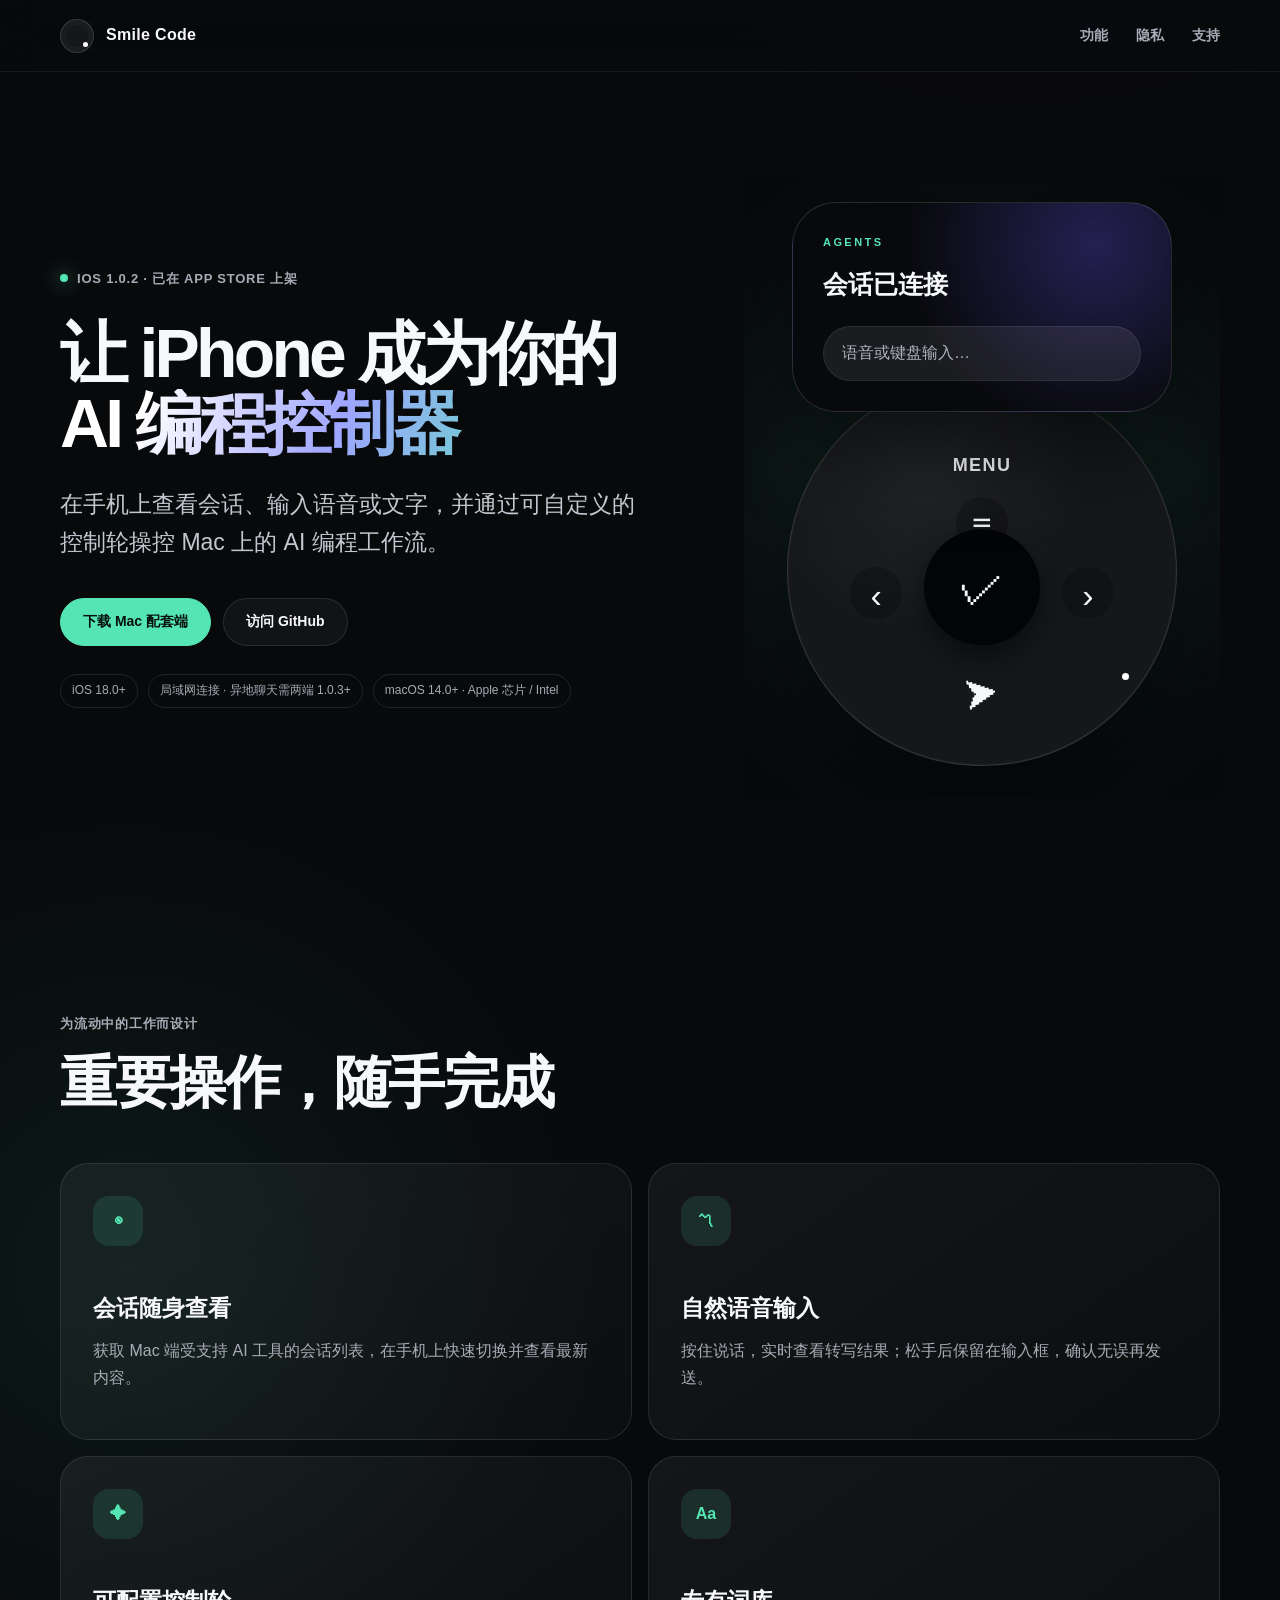
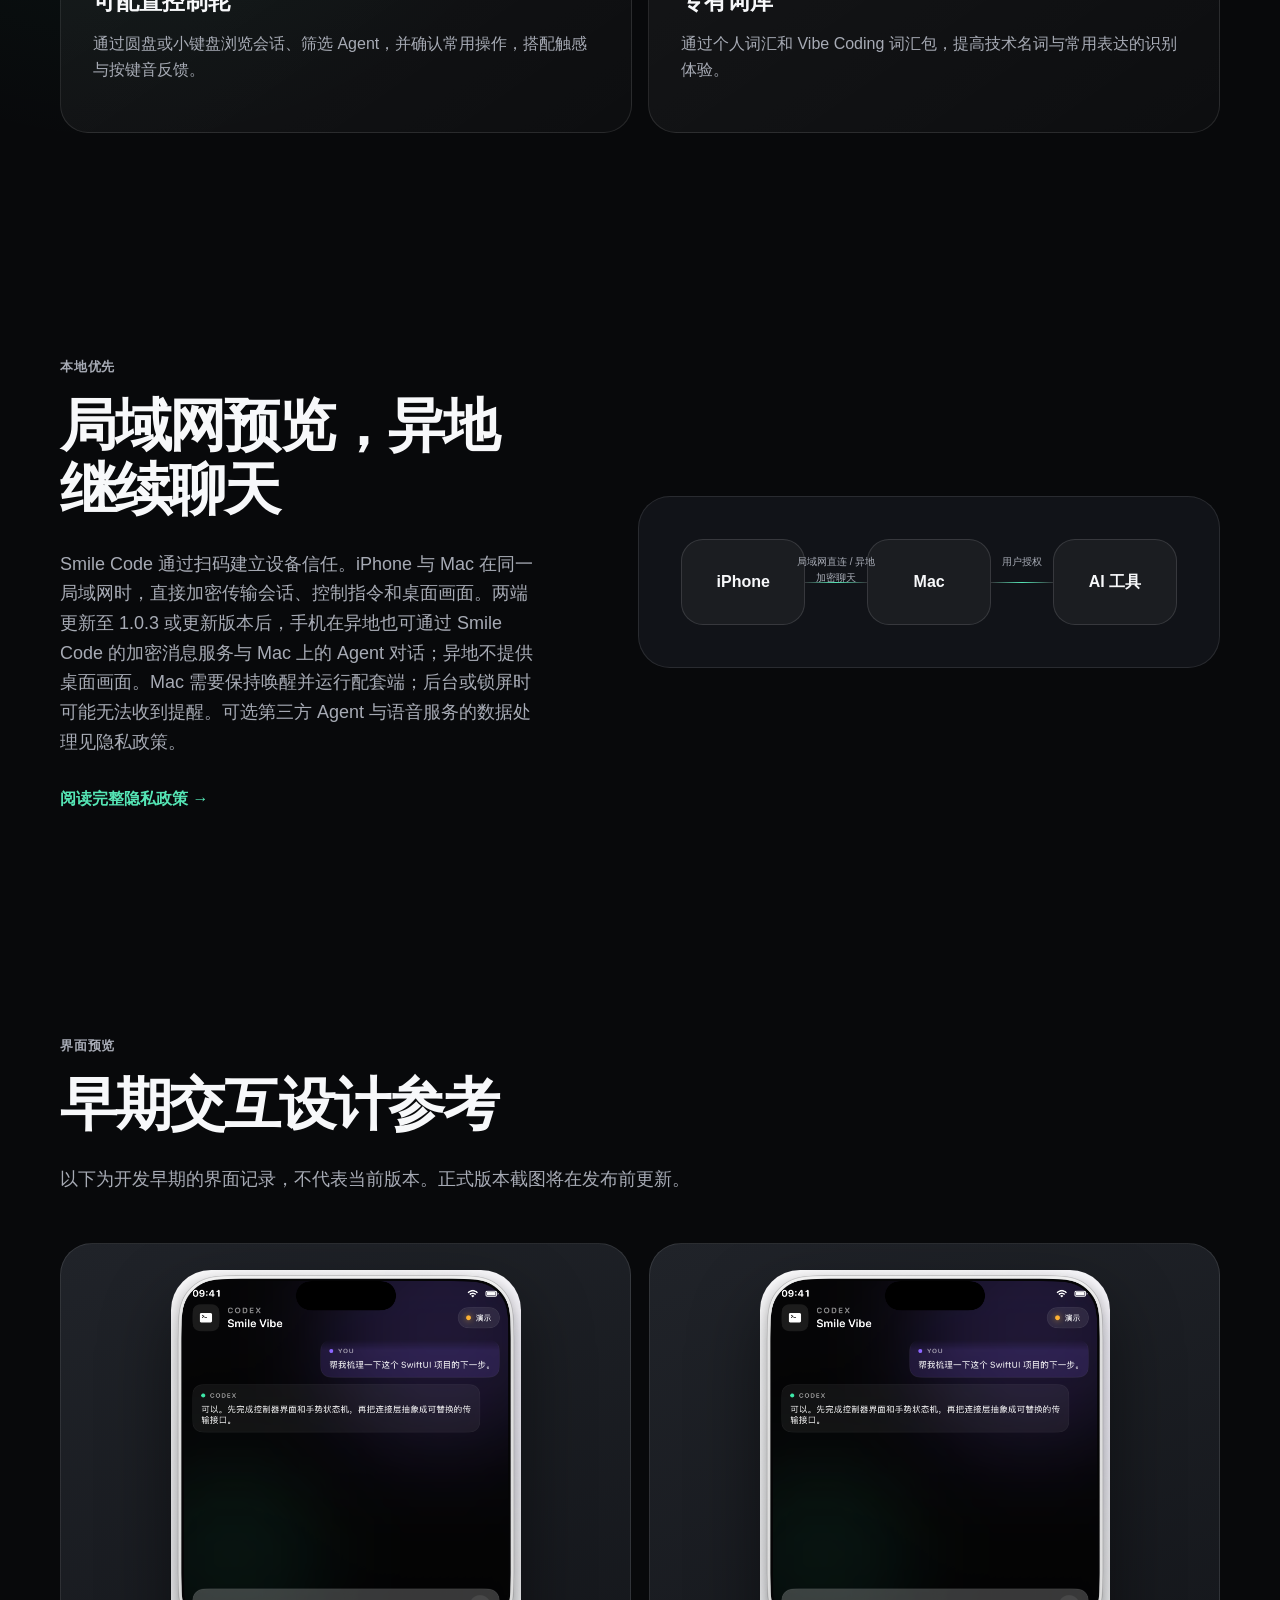
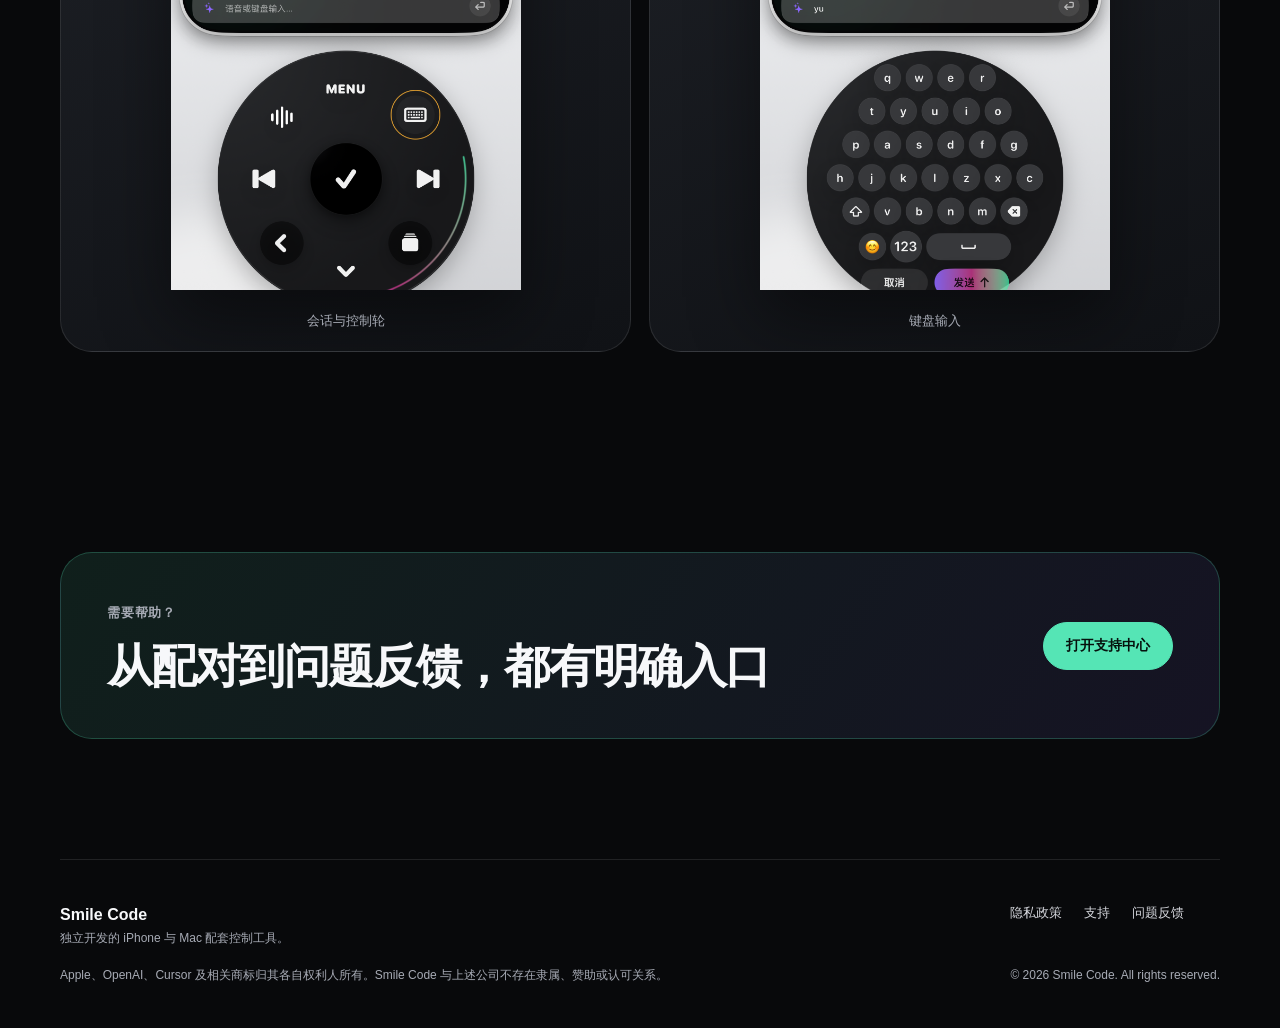
==== commit d0e8c9bb: "Correct current App Store version on home page" ====
--- a/docs/index.html
+++ b/docs/index.html
@@ -28,7 +28,7 @@
   <main>
     <section class="hero shell">
       <div class="hero-copy">
-        <div class="eyebrow"><span class="status-dot"></span> iOS 1.0.1 · 已在 App Store 上架</div>
+        <div class="eyebrow"><span class="status-dot"></span> iOS 1.0.2 · 已在 App Store 上架</div>
         <h1><span class="hero-line">让 iPhone 成为你的</span><span class="hero-accent">AI 编程控制器</span></h1>
         <p class="lead">在手机上查看会话、输入语音或文字，并通过可自定义的控制轮操控 Mac 上的 AI 编程工作流。</p>
         <div class="actions">
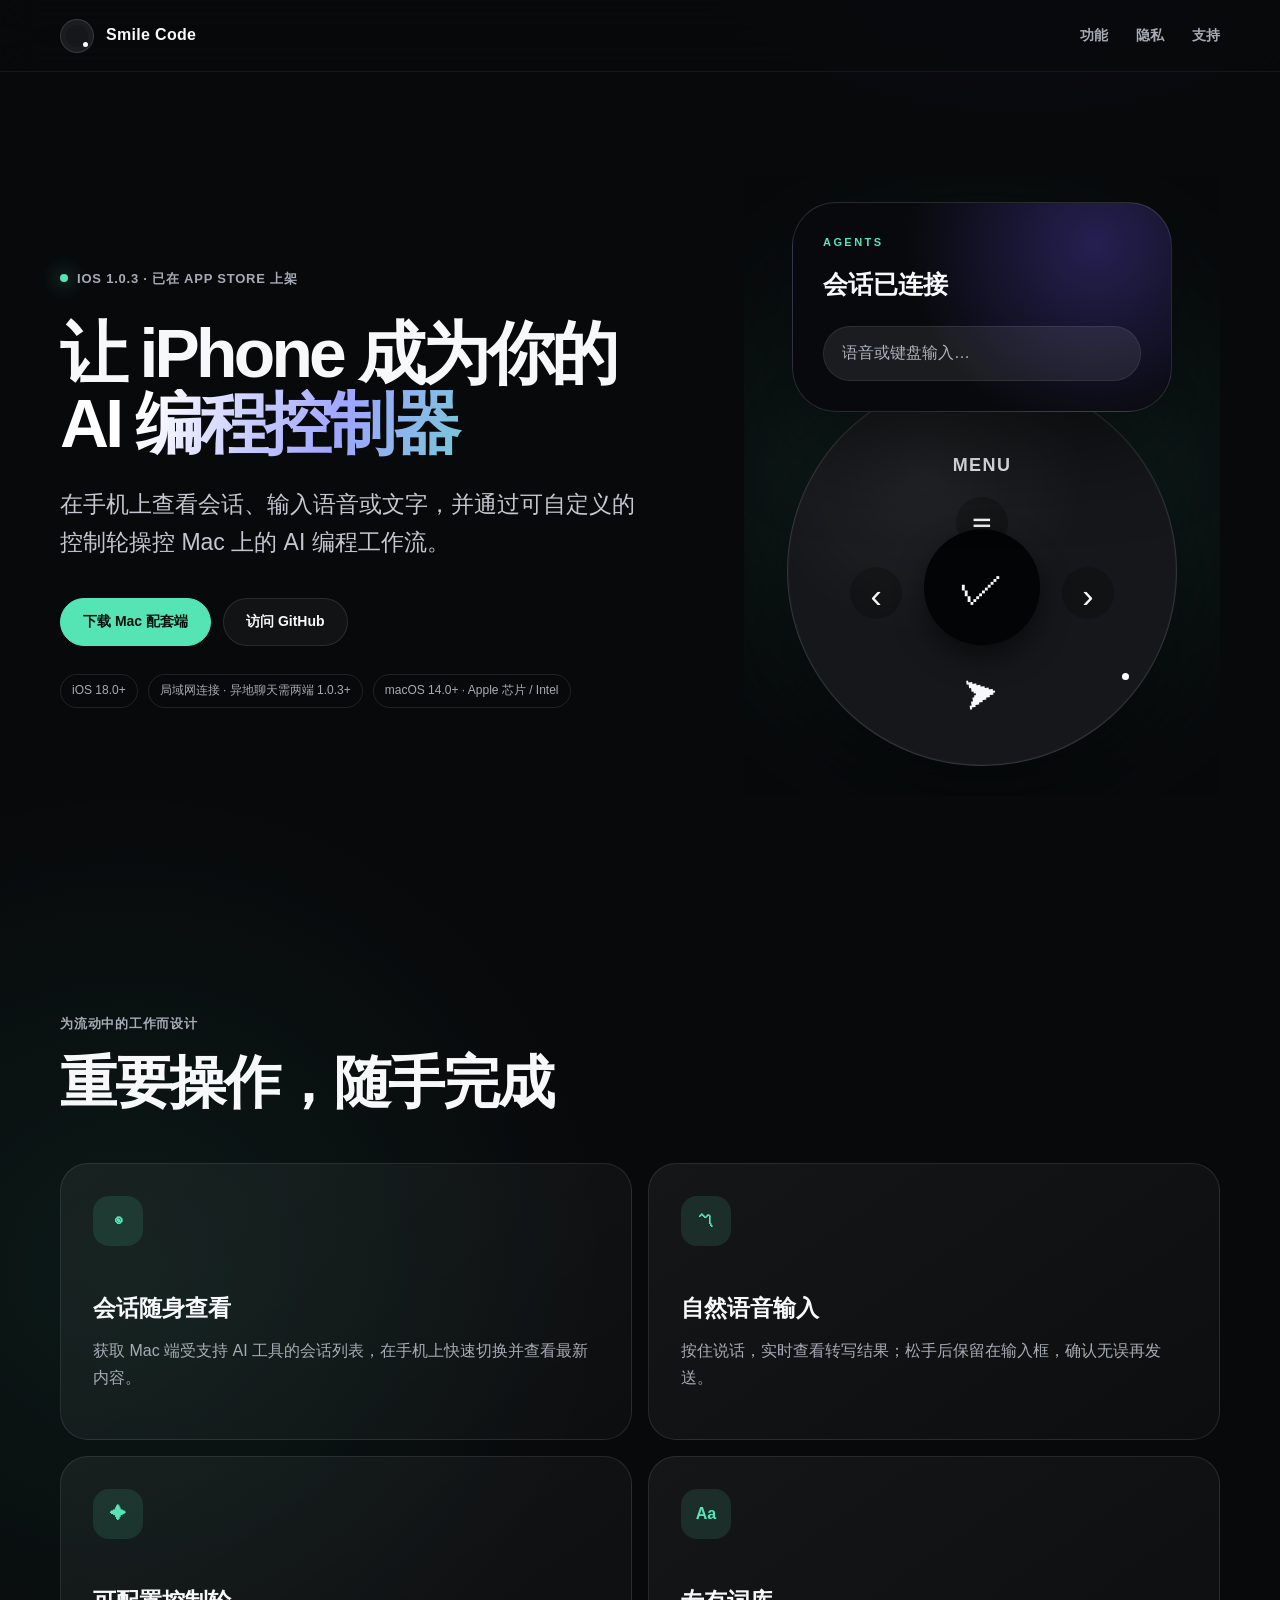
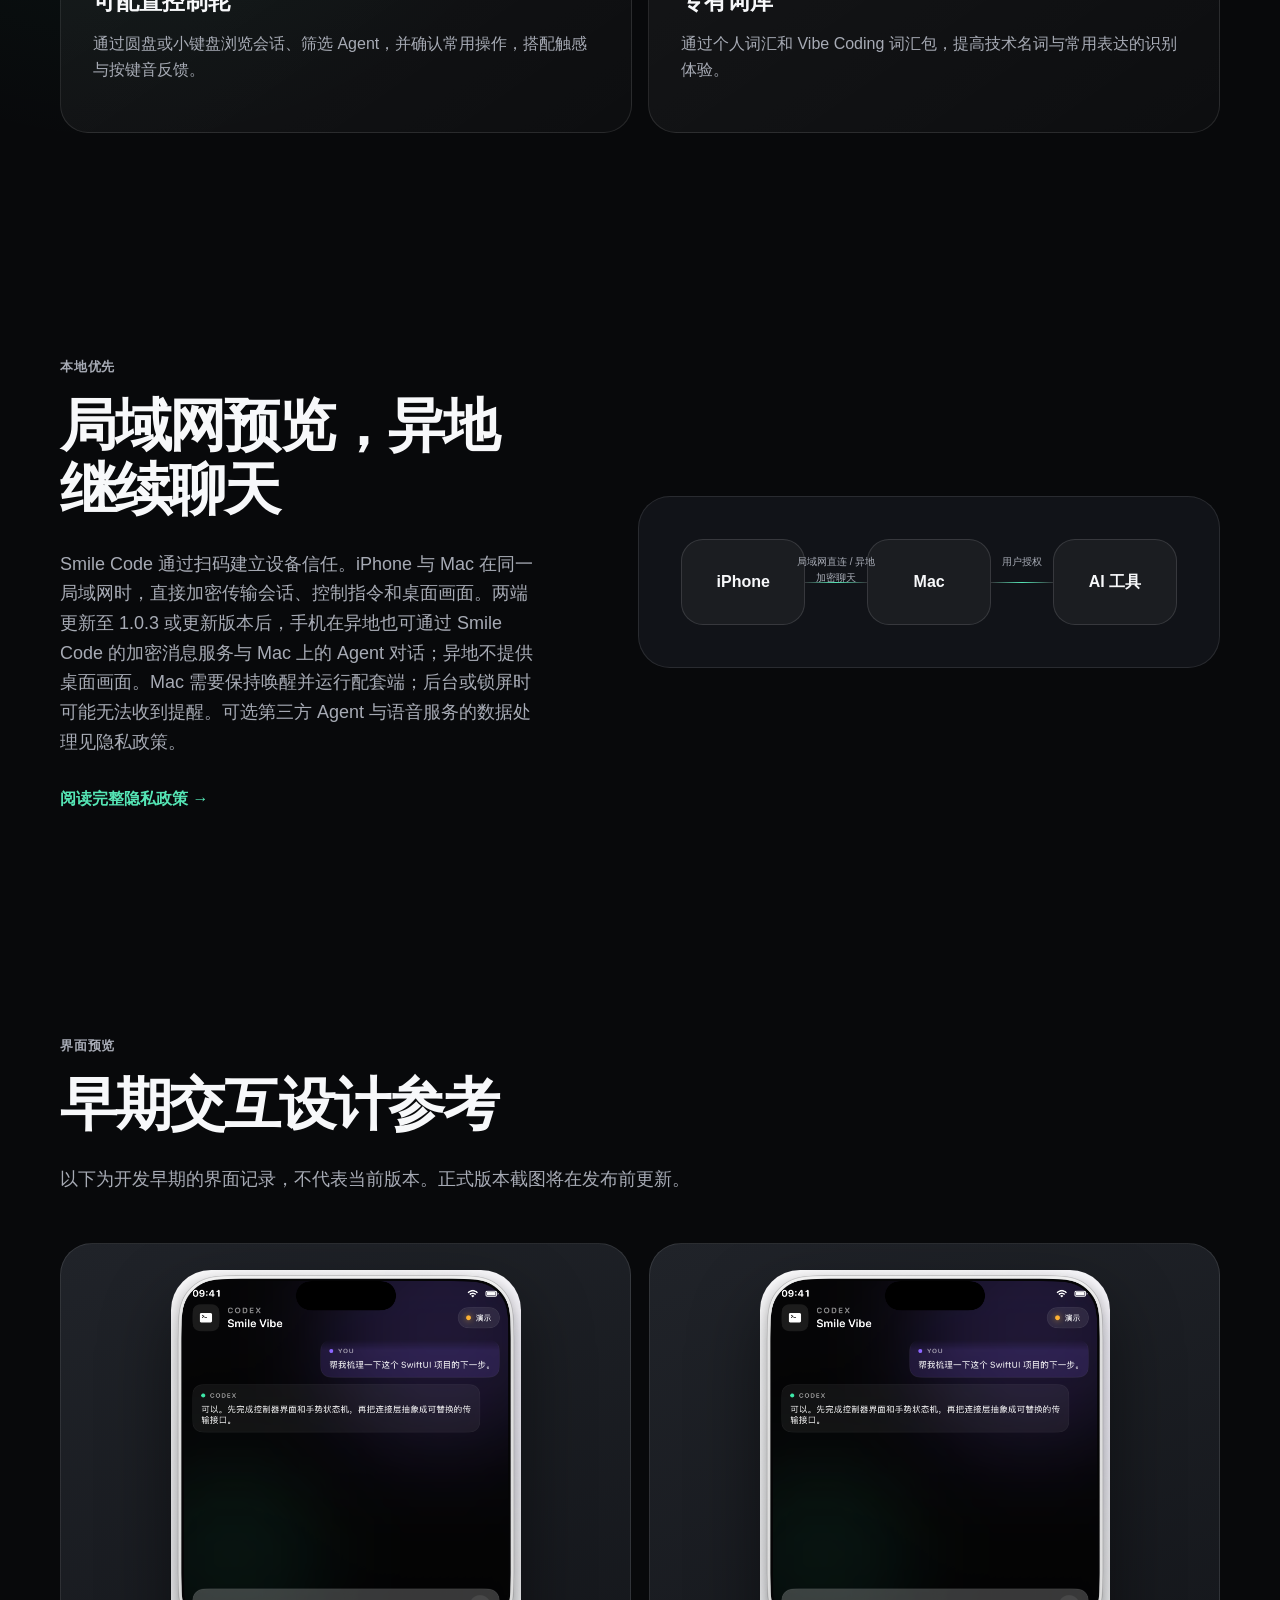
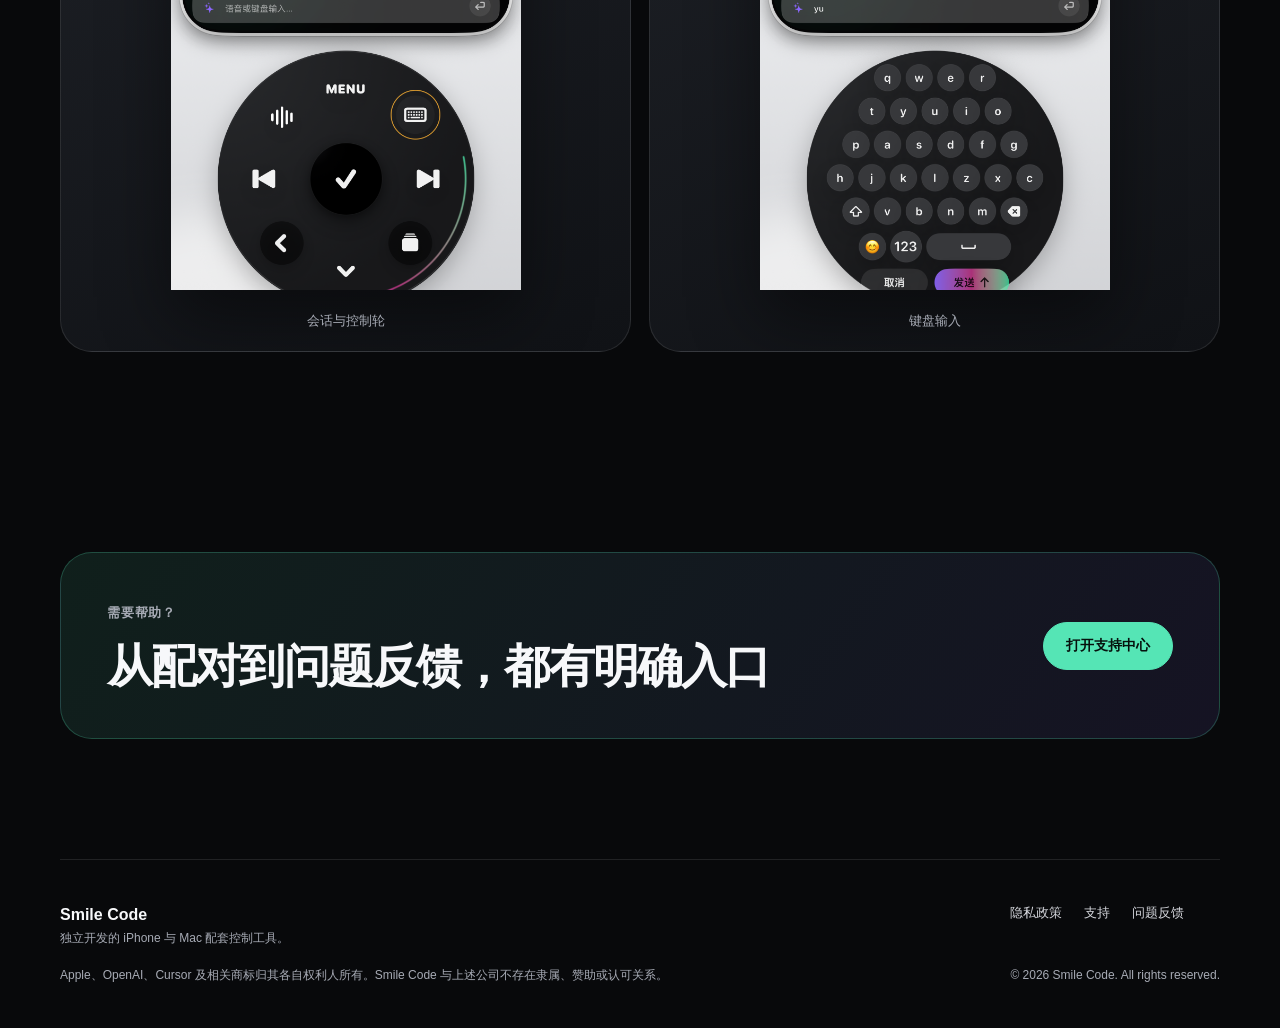
==== commit cf30ce99: "Prepare 1.0.3 Mac download and cross-network guidance" ====
--- a/docs/index.html
+++ b/docs/index.html
@@ -28,7 +28,7 @@
   <main>
     <section class="hero shell">
       <div class="hero-copy">
-        <div class="eyebrow"><span class="status-dot"></span> iOS 1.0.2 · 已在 App Store 上架</div>
+        <div class="eyebrow"><span class="status-dot"></span> iOS 1.0.3 · 已在 App Store 上架</div>
         <h1><span class="hero-line">让 iPhone 成为你的</span><span class="hero-accent">AI 编程控制器</span></h1>
         <p class="lead">在手机上查看会话、输入语音或文字，并通过可自定义的控制轮操控 Mac 上的 AI 编程工作流。</p>
         <div class="actions">
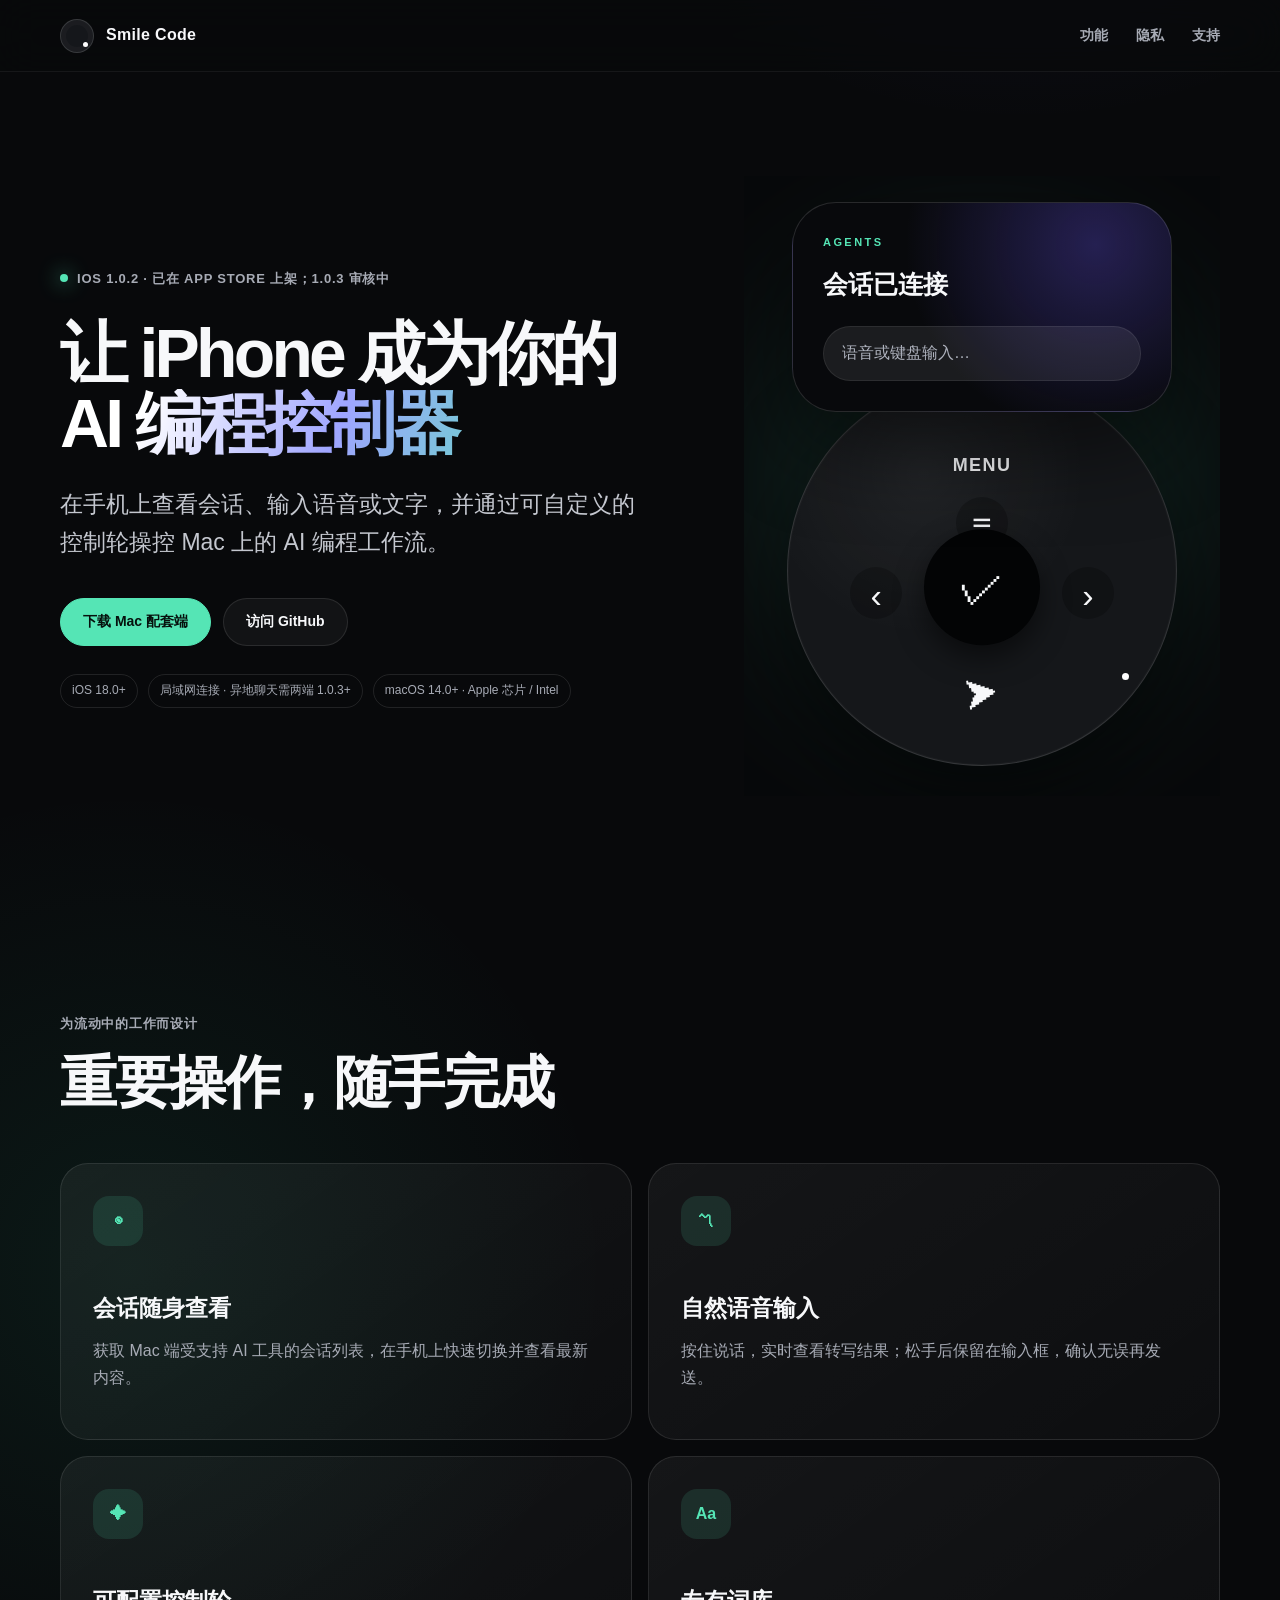
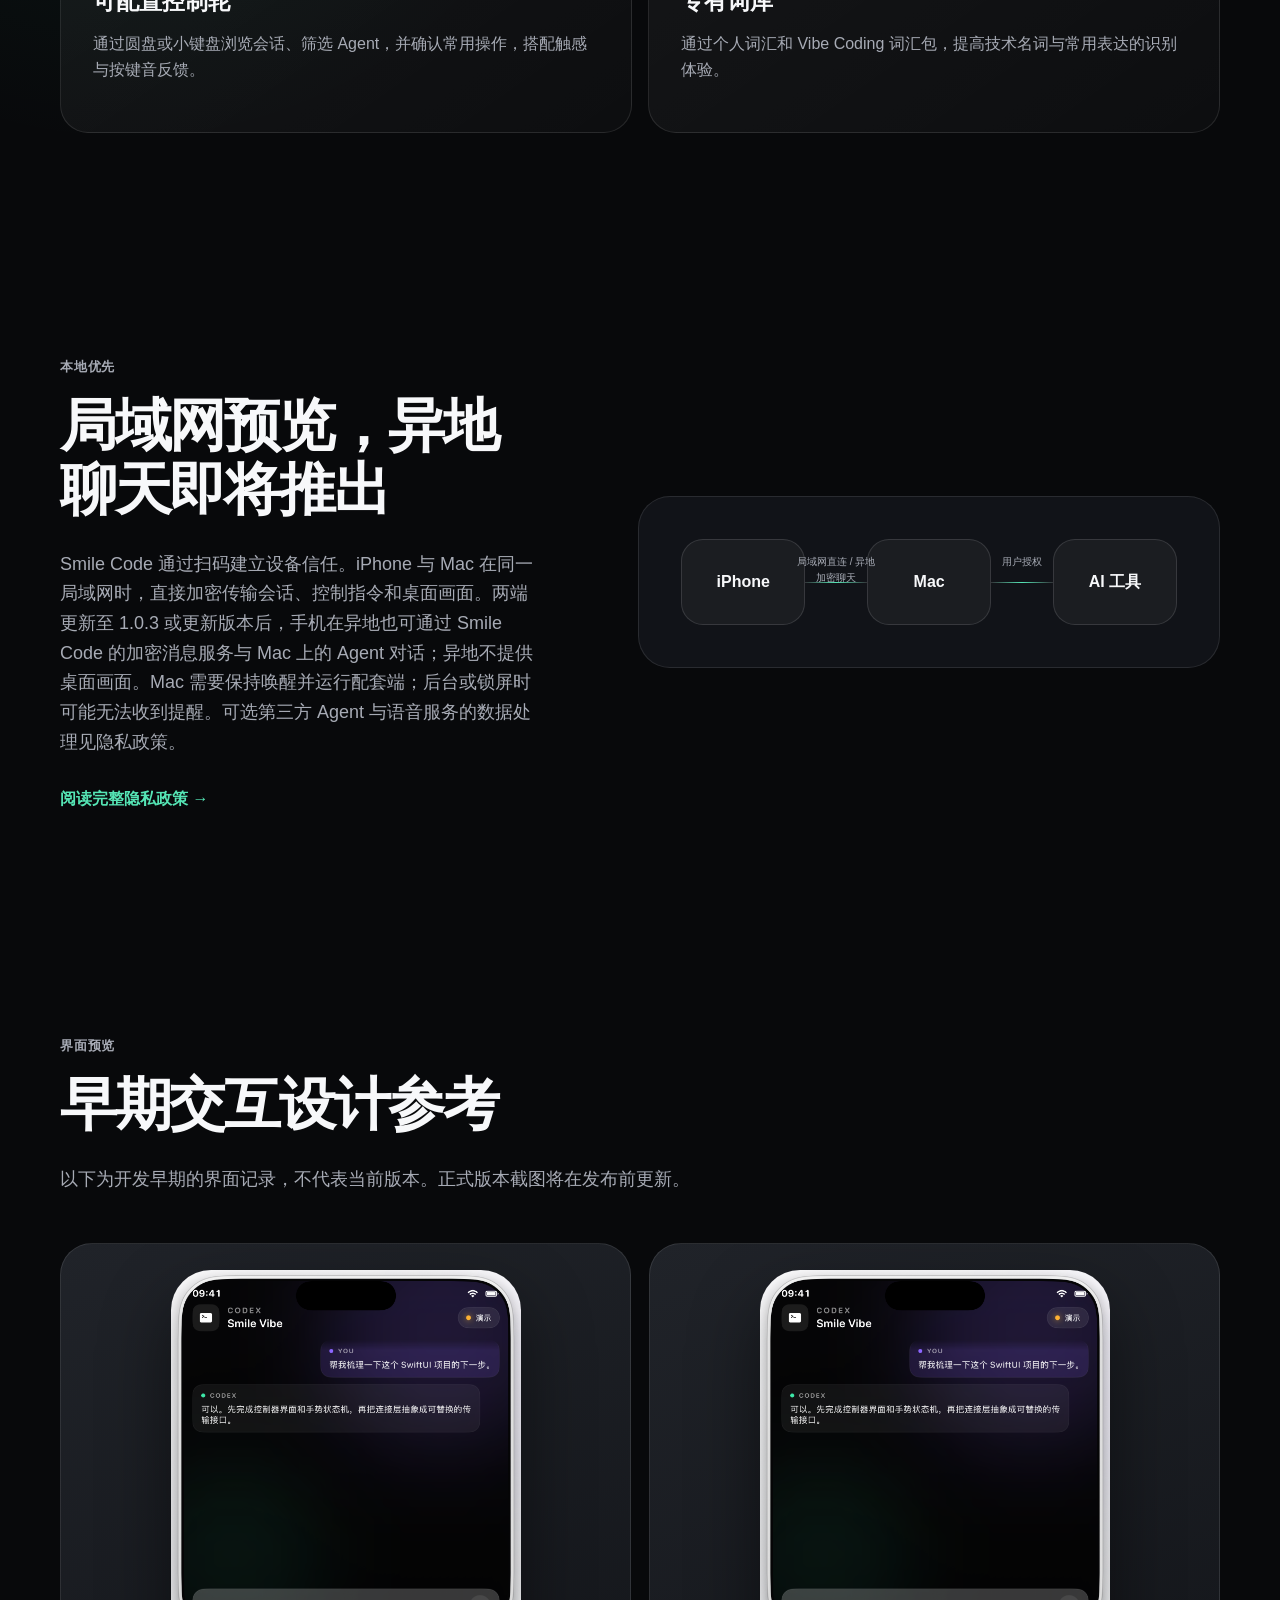
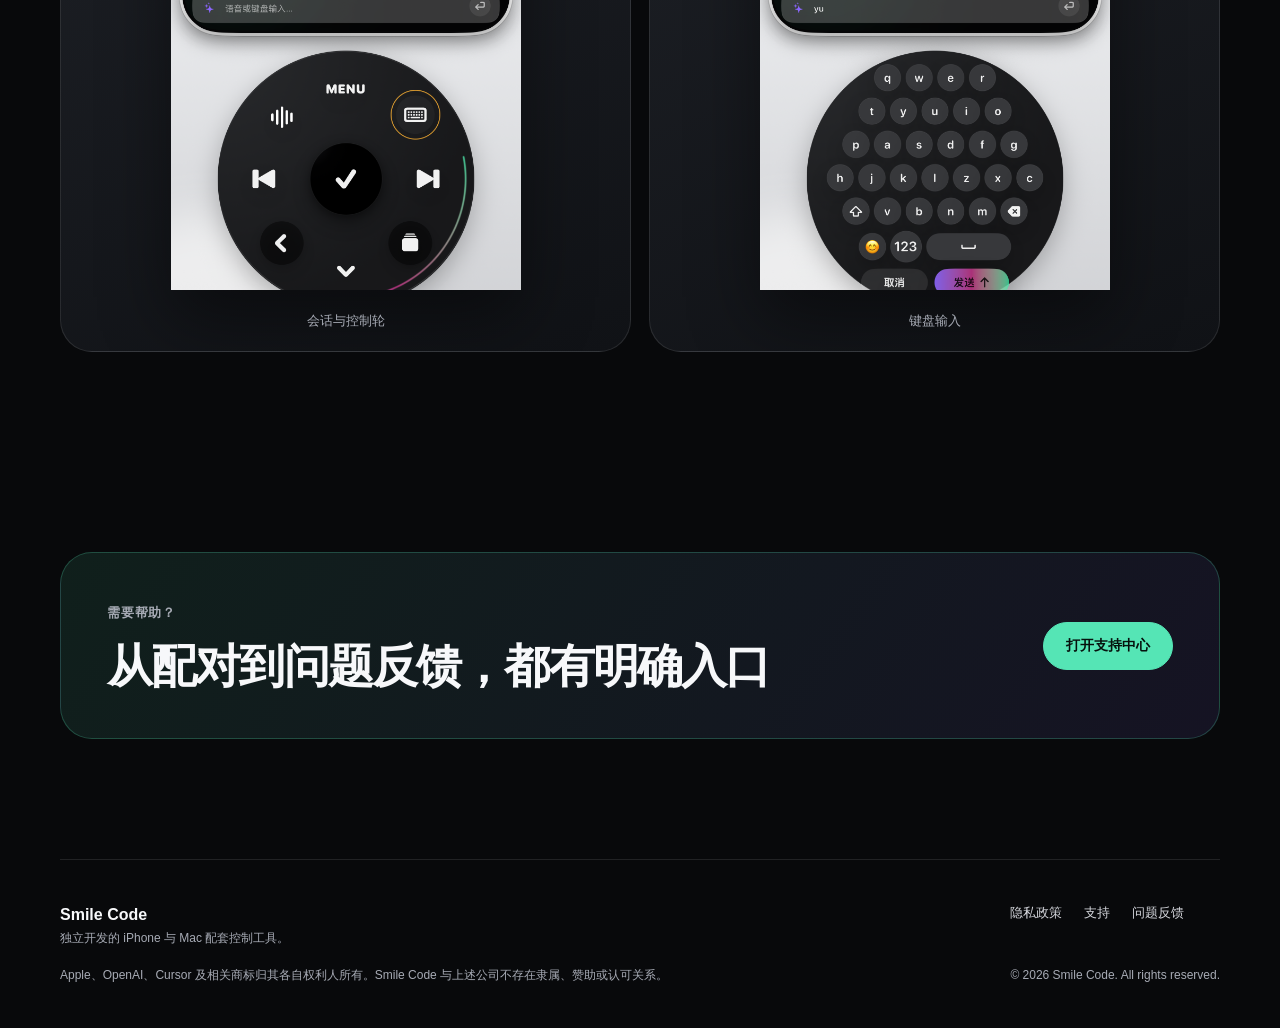
==== commit 887bb9f8: "Stage accurate review-period website without auto-update" ====
--- a/docs/index.html
+++ b/docs/index.html
@@ -28,7 +28,7 @@
   <main>
     <section class="hero shell">
       <div class="hero-copy">
-        <div class="eyebrow"><span class="status-dot"></span> iOS 1.0.3 · 已在 App Store 上架</div>
+        <div class="eyebrow"><span class="status-dot"></span> iOS 1.0.2 · 已在 App Store 上架；1.0.3 审核中</div>
         <h1><span class="hero-line">让 iPhone 成为你的</span><span class="hero-accent">AI 编程控制器</span></h1>
         <p class="lead">在手机上查看会话、输入语音或文字，并通过可自定义的控制轮操控 Mac 上的 AI 编程工作流。</p>
         <div class="actions">
@@ -92,7 +92,7 @@
     <section class="section shell split-section">
       <div>
         <span class="eyebrow">本地优先</span>
-        <h2>局域网预览，异地继续聊天</h2>
+        <h2>局域网预览，异地聊天即将推出</h2>
         <p class="section-copy">Smile Code 通过扫码建立设备信任。iPhone 与 Mac 在同一局域网时，直接加密传输会话、控制指令和桌面画面。两端更新至 1.0.3 或更新版本后，手机在异地也可通过 Smile Code 的加密消息服务与 Mac 上的 Agent 对话；异地不提供桌面画面。Mac 需要保持唤醒并运行配套端；后台或锁屏时可能无法收到提醒。可选第三方 Agent 与语音服务的数据处理见隐私政策。</p>
         <a class="text-link" href="./privacy.html">阅读完整隐私政策 →</a>
       </div>
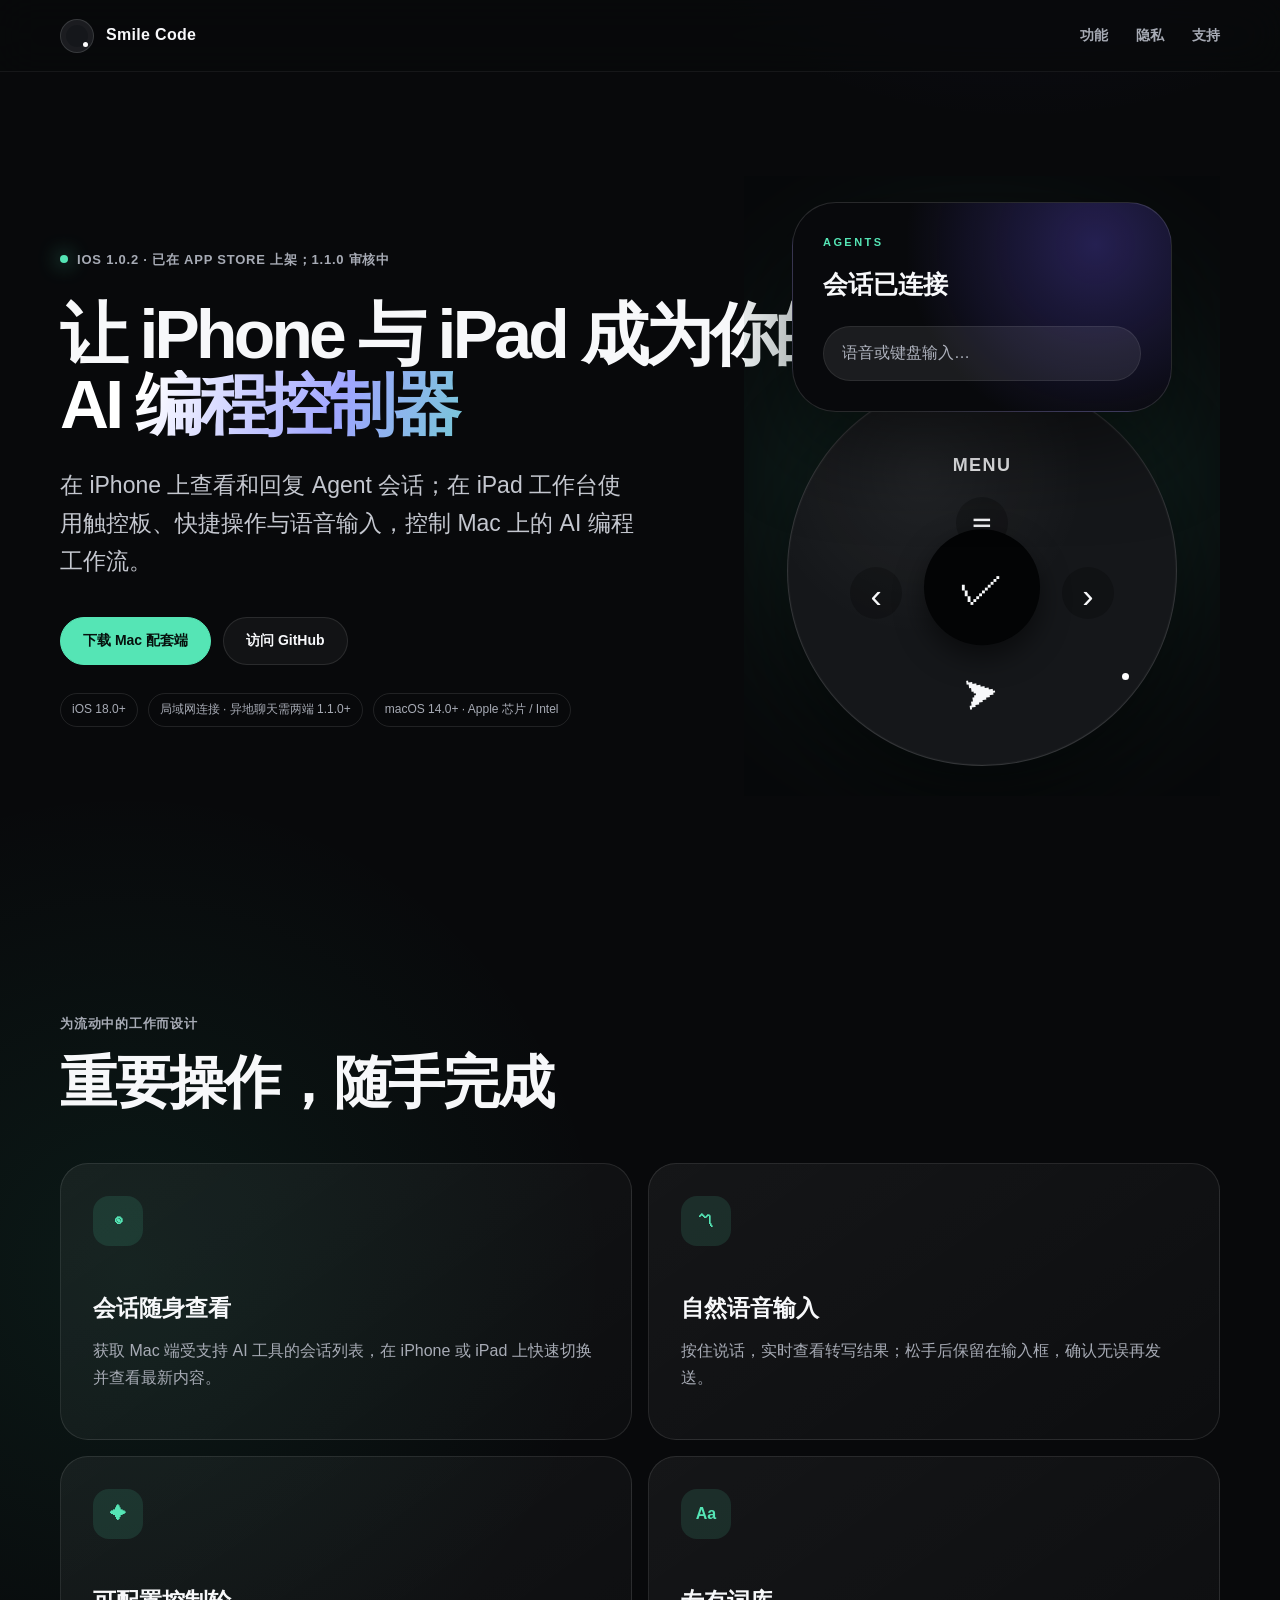
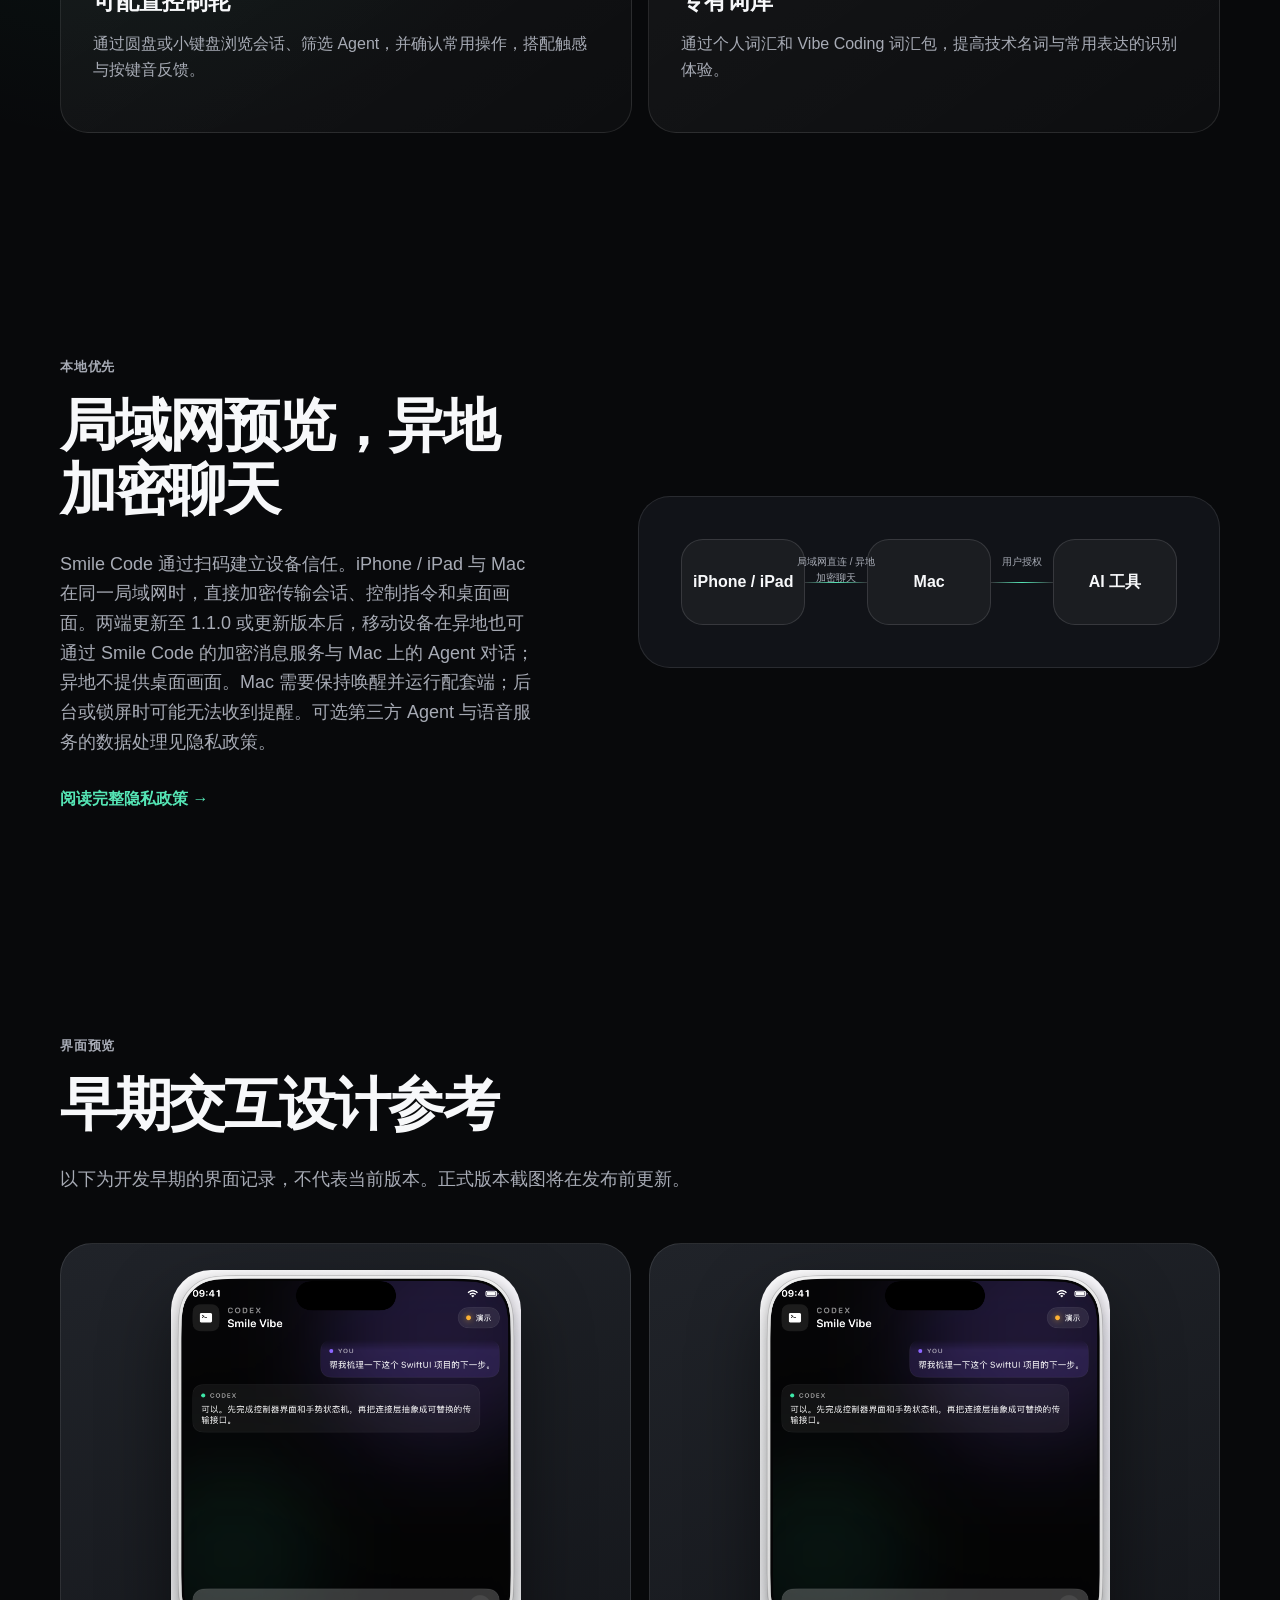
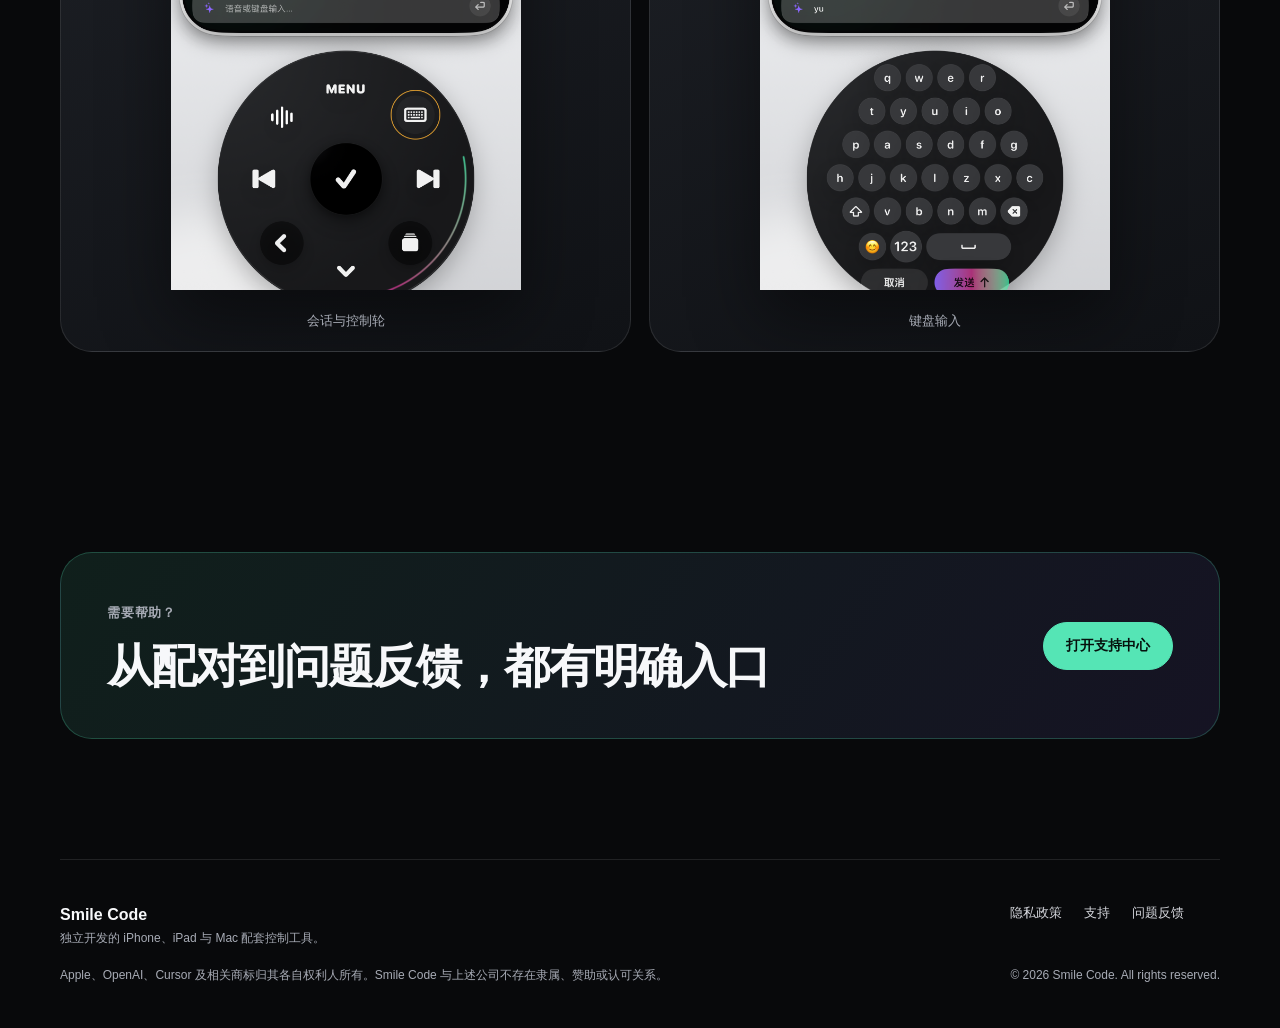
==== commit 4770c6bc: "Prepare Smile Code 1.1.0 iPad and Mac review site" ====
--- a/docs/index.html
+++ b/docs/index.html
@@ -3,13 +3,13 @@
 <head>
   <meta charset="utf-8">
   <meta name="viewport" content="width=device-width, initial-scale=1">
-  <meta name="description" content="Smile Code 将 iPhone 变成面向 AI 编程工作流的随身控制器。">
+  <meta name="description" content="Smile Code 让 iPhone 和 iPad 连接 Mac 上的 AI 编程工作流。">
   <meta name="theme-color" content="#0a0b0d">
   <meta property="og:title" content="Smile Code">
-  <meta property="og:description" content="用 iPhone 语音操控 Mac 上的 AI 工具。">
+  <meta property="og:description" content="用 iPhone 或 iPad 控制 Mac 上的 AI 工具。">
   <meta property="og:type" content="website">
   <meta property="og:url" content="https://tanhuoo.github.io/SmileVibe/">
-  <title>Smile Code｜iPhone 上的 AI 编程控制器</title>
+  <title>Smile Code｜iPhone 与 iPad 上的 AI 编程控制器</title>
   <link rel="stylesheet" href="./styles.css">
 </head>
 <body>
@@ -28,16 +28,16 @@
   <main>
     <section class="hero shell">
       <div class="hero-copy">
-        <div class="eyebrow"><span class="status-dot"></span> iOS 1.0.2 · 已在 App Store 上架；1.0.3 审核中</div>
-        <h1><span class="hero-line">让 iPhone 成为你的</span><span class="hero-accent">AI 编程控制器</span></h1>
-        <p class="lead">在手机上查看会话、输入语音或文字，并通过可自定义的控制轮操控 Mac 上的 AI 编程工作流。</p>
+        <div class="eyebrow"><span class="status-dot"></span> iOS 1.0.2 · 已在 App Store 上架；1.1.0 审核中</div>
+        <h1><span class="hero-line">让 iPhone 与 iPad 成为你的</span><span class="hero-accent">AI 编程控制器</span></h1>
+        <p class="lead">在 iPhone 上查看和回复 Agent 会话；在 iPad 工作台使用触控板、快捷操作与语音输入，控制 Mac 上的 AI 编程工作流。</p>
         <div class="actions">
           <a class="button primary" href="./support.html#mac-download">下载 Mac 配套端</a>
           <a class="button secondary" href="https://github.com/TanHuoo/SmileVibe" rel="noreferrer">访问 GitHub</a>
         </div>
         <div class="requirements">
           <span>iOS 18.0+</span>
-          <span>局域网连接 · 异地聊天需两端 1.0.3+</span>
+          <span>局域网连接 · 异地聊天需两端 1.1.0+</span>
           <span>macOS 14.0+ · Apple 芯片 / Intel</span>
         </div>
       </div>
@@ -69,7 +69,7 @@
         <article class="feature-card">
           <span class="feature-icon">◉</span>
           <h3>会话随身查看</h3>
-          <p>获取 Mac 端受支持 AI 工具的会话列表，在手机上快速切换并查看最新内容。</p>
+          <p>获取 Mac 端受支持 AI 工具的会话列表，在 iPhone 或 iPad 上快速切换并查看最新内容。</p>
         </article>
         <article class="feature-card">
           <span class="feature-icon">〽</span>
@@ -92,12 +92,12 @@
     <section class="section shell split-section">
       <div>
         <span class="eyebrow">本地优先</span>
-        <h2>局域网预览，异地聊天即将推出</h2>
-        <p class="section-copy">Smile Code 通过扫码建立设备信任。iPhone 与 Mac 在同一局域网时，直接加密传输会话、控制指令和桌面画面。两端更新至 1.0.3 或更新版本后，手机在异地也可通过 Smile Code 的加密消息服务与 Mac 上的 Agent 对话；异地不提供桌面画面。Mac 需要保持唤醒并运行配套端；后台或锁屏时可能无法收到提醒。可选第三方 Agent 与语音服务的数据处理见隐私政策。</p>
+        <h2>局域网预览，异地加密聊天</h2>
+        <p class="section-copy">Smile Code 通过扫码建立设备信任。iPhone / iPad 与 Mac 在同一局域网时，直接加密传输会话、控制指令和桌面画面。两端更新至 1.1.0 或更新版本后，移动设备在异地也可通过 Smile Code 的加密消息服务与 Mac 上的 Agent 对话；异地不提供桌面画面。Mac 需要保持唤醒并运行配套端；后台或锁屏时可能无法收到提醒。可选第三方 Agent 与语音服务的数据处理见隐私政策。</p>
         <a class="text-link" href="./privacy.html">阅读完整隐私政策 →</a>
       </div>
       <div class="flow-card" aria-label="数据流示意">
-        <div class="flow-node">iPhone</div>
+        <div class="flow-node">iPhone / iPad</div>
         <div class="flow-line"><span>局域网直连 / 异地加密聊天</span></div>
         <div class="flow-node">Mac</div>
         <div class="flow-line"><span>用户授权</span></div>
@@ -135,7 +135,7 @@
   <footer class="site-footer shell">
     <div>
       <strong>Smile Code</strong>
-      <p>独立开发的 iPhone 与 Mac 配套控制工具。</p>
+      <p>独立开发的 iPhone、iPad 与 Mac 配套控制工具。</p>
     </div>
     <div class="footer-links">
       <a href="./privacy.html">隐私政策</a>
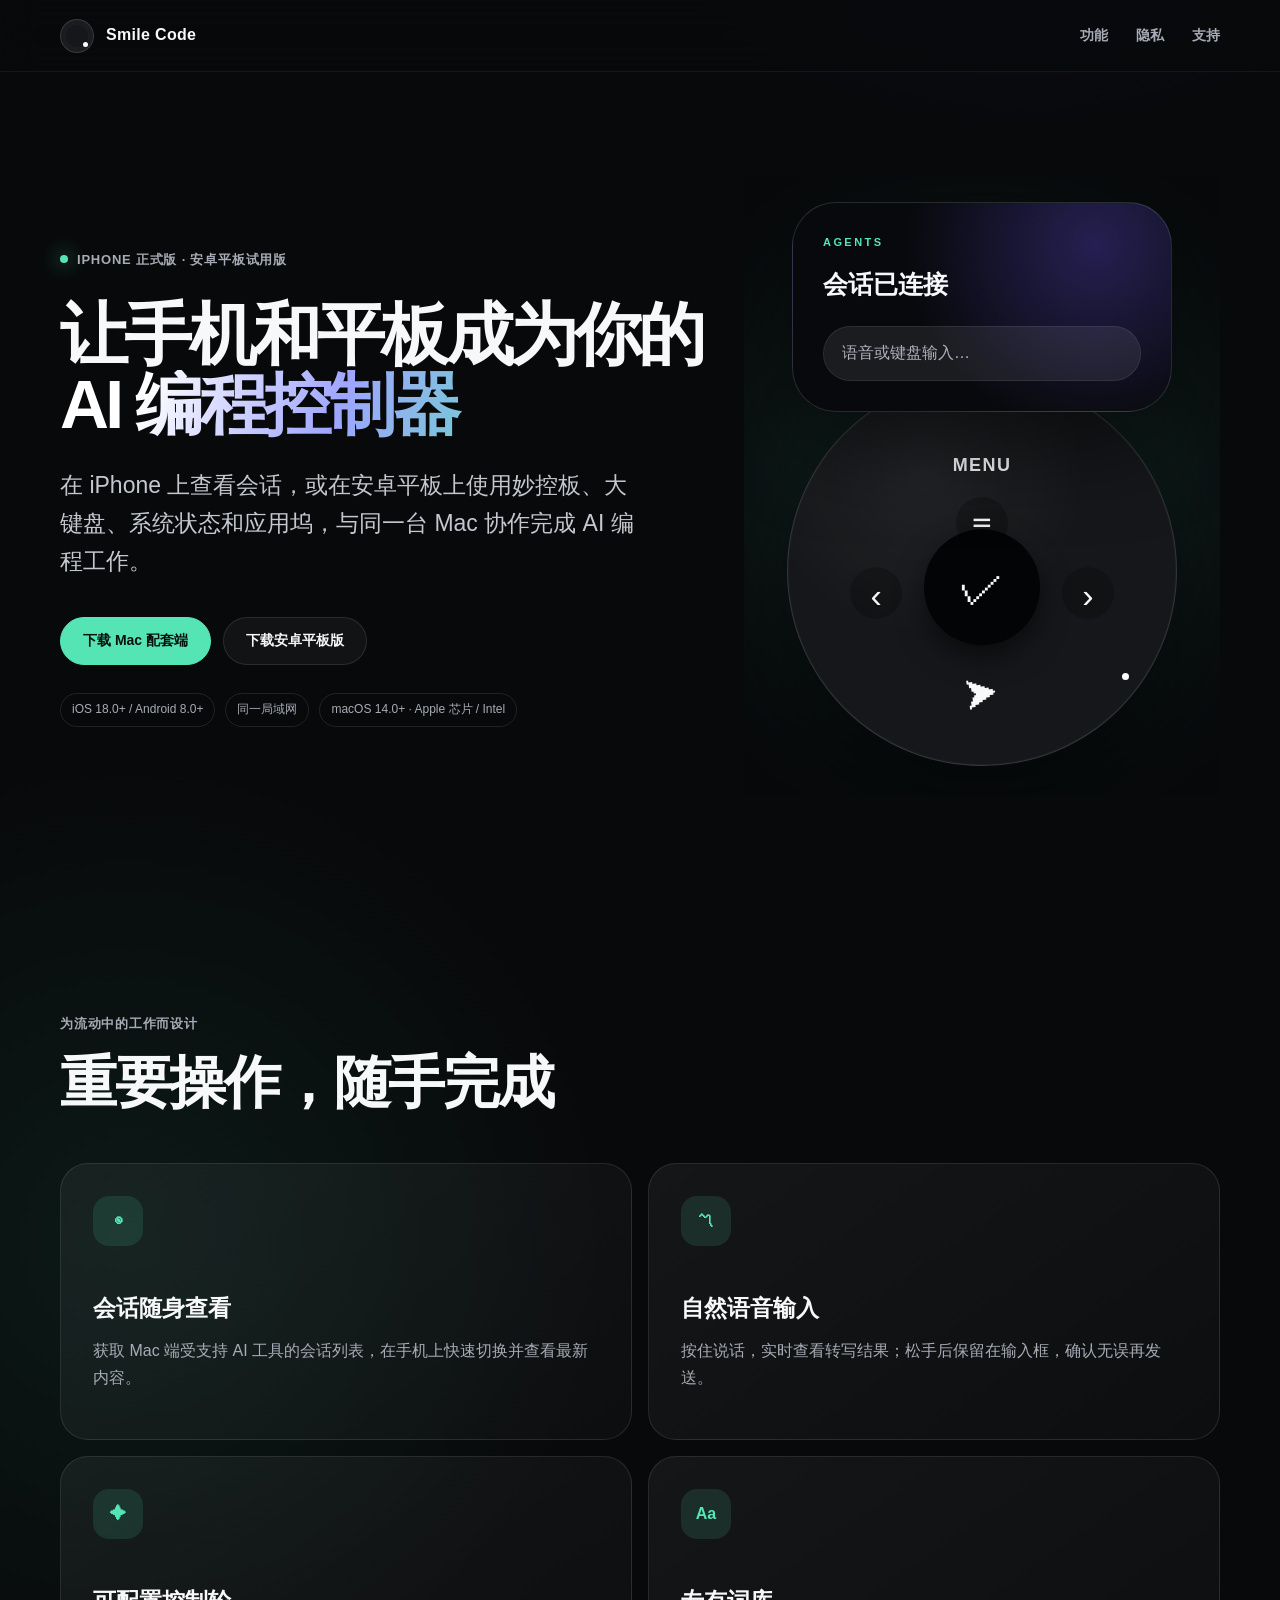
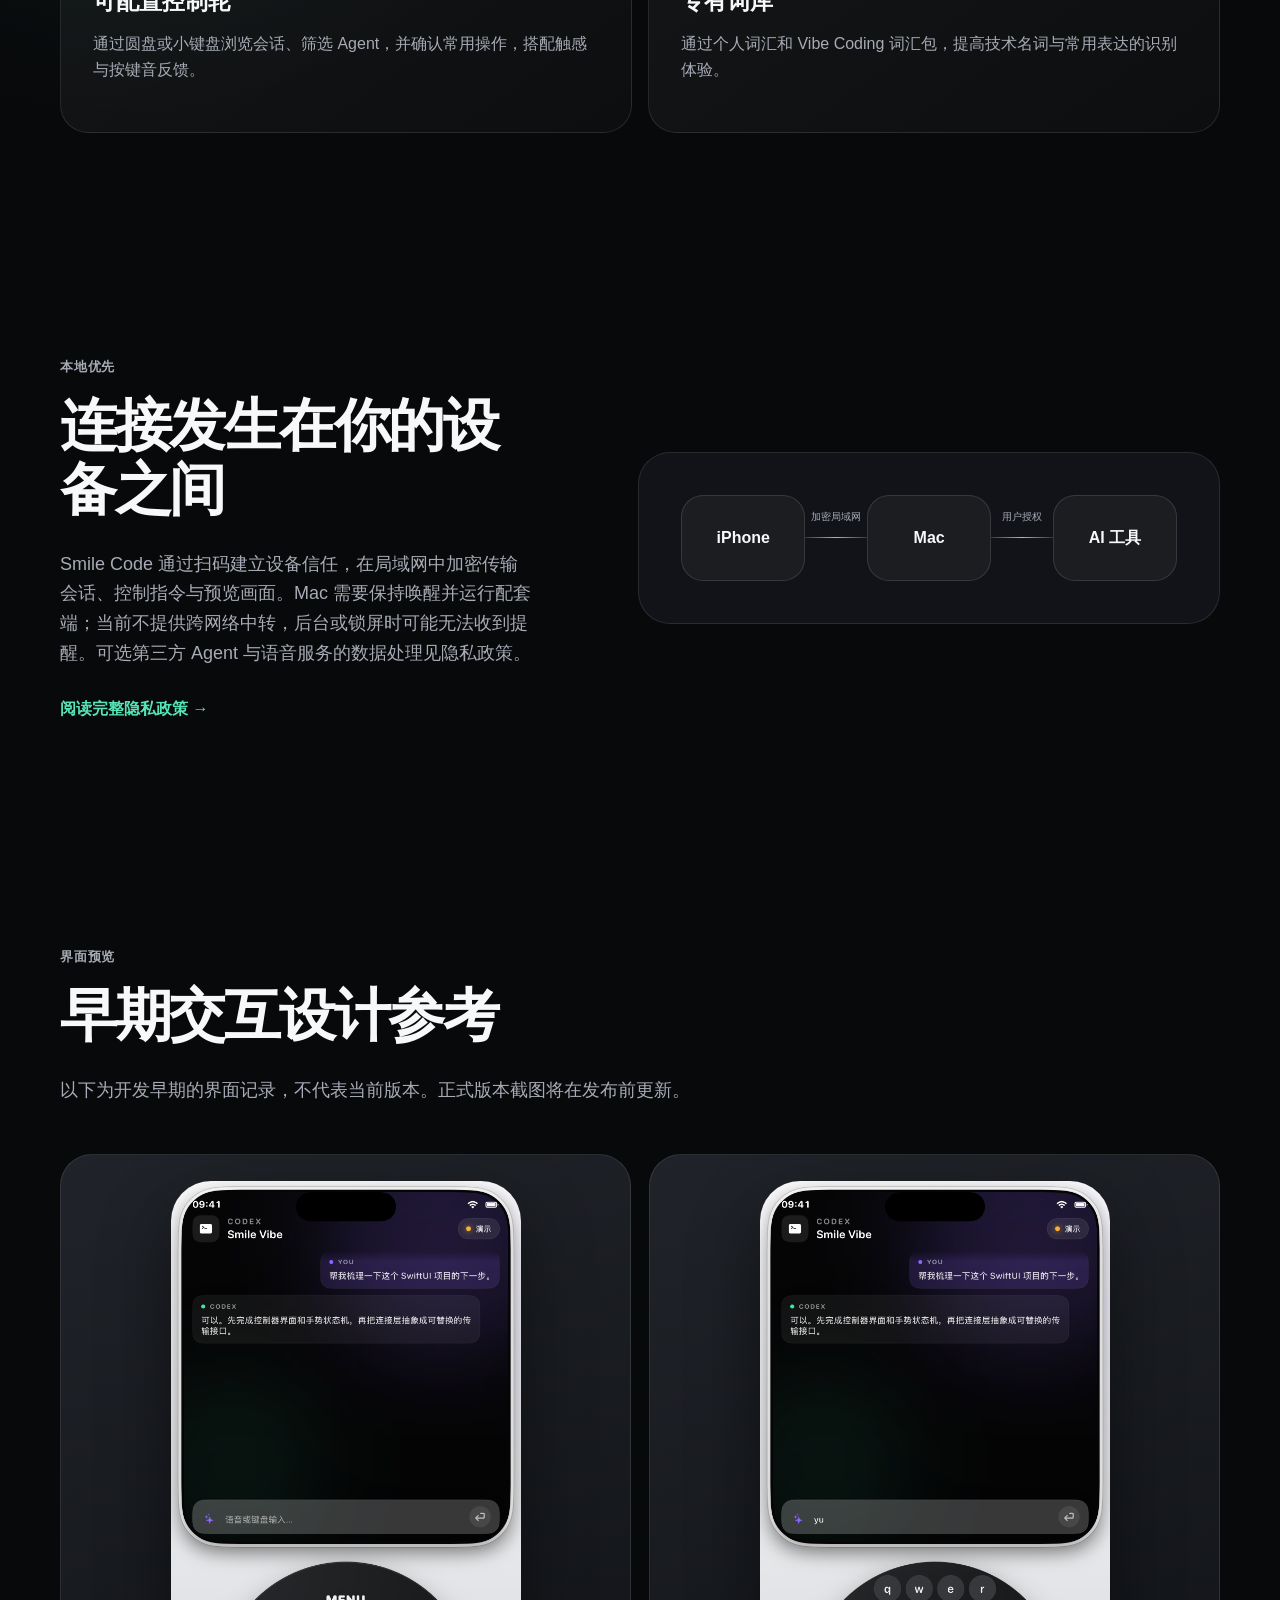
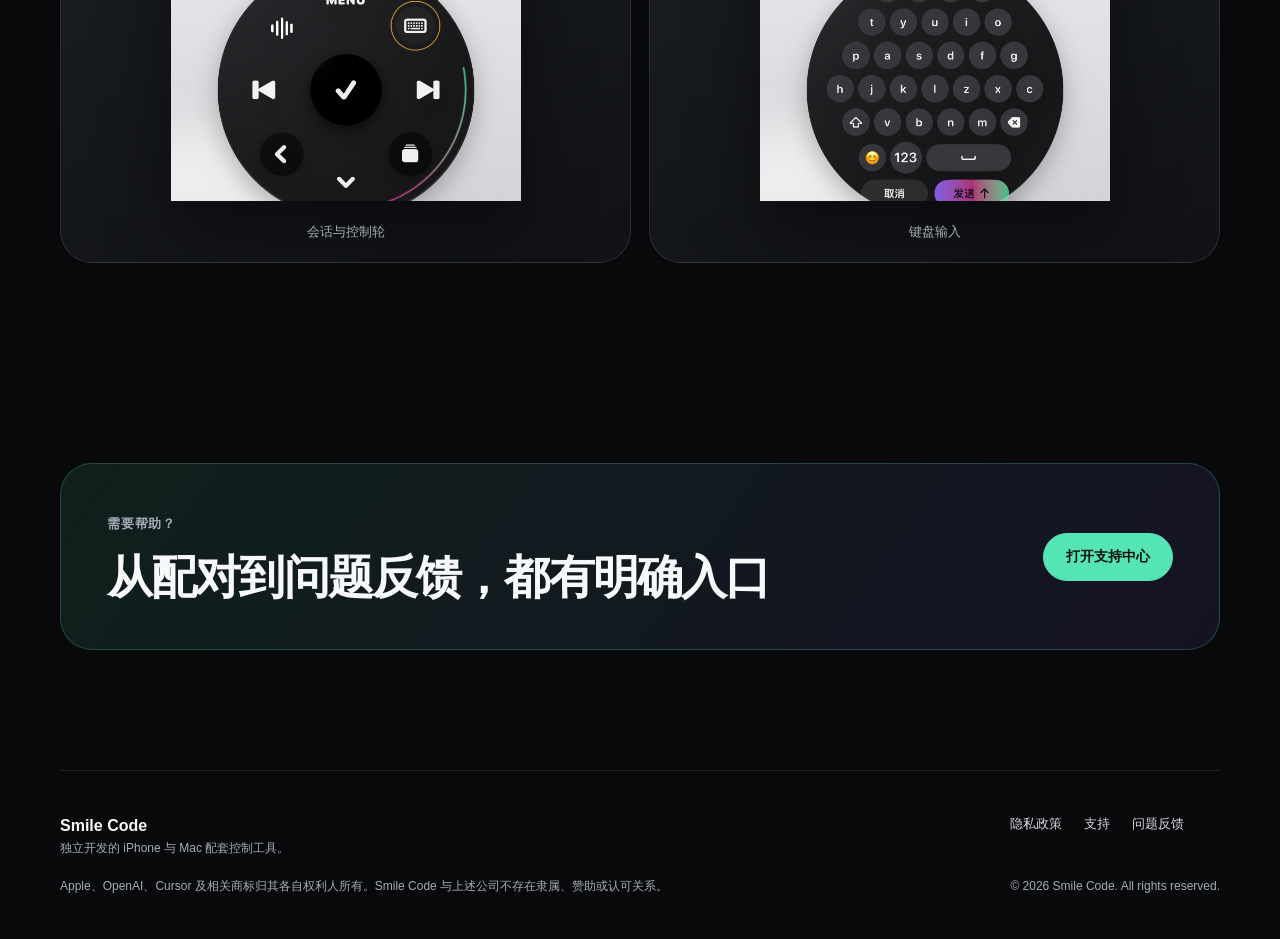
==== commit 56aad782: "Add Android tablet trial download and privacy information" ====
--- a/docs/index.html
+++ b/docs/index.html
@@ -3,13 +3,13 @@
 <head>
   <meta charset="utf-8">
   <meta name="viewport" content="width=device-width, initial-scale=1">
-  <meta name="description" content="Smile Code 让 iPhone 和 iPad 连接 Mac 上的 AI 编程工作流。">
+  <meta name="description" content="Smile Code 将 iPhone 与安卓平板变成面向 AI 编程工作流的随身控制器。">
   <meta name="theme-color" content="#0a0b0d">
   <meta property="og:title" content="Smile Code">
-  <meta property="og:description" content="用 iPhone 或 iPad 控制 Mac 上的 AI 工具。">
+  <meta property="og:description" content="用手机和平板操控 Mac 上的 AI 工具。">
   <meta property="og:type" content="website">
   <meta property="og:url" content="https://tanhuoo.github.io/SmileVibe/">
-  <title>Smile Code｜iPhone 与 iPad 上的 AI 编程控制器</title>
+  <title>Smile Code｜手机与平板上的 AI 编程控制器</title>
   <link rel="stylesheet" href="./styles.css">
 </head>
 <body>
@@ -28,16 +28,16 @@
   <main>
     <section class="hero shell">
       <div class="hero-copy">
-        <div class="eyebrow"><span class="status-dot"></span> iOS 1.0.2 · 已在 App Store 上架；1.1.0 审核中</div>
-        <h1><span class="hero-line">让 iPhone 与 iPad 成为你的</span><span class="hero-accent">AI 编程控制器</span></h1>
-        <p class="lead">在 iPhone 上查看和回复 Agent 会话；在 iPad 工作台使用触控板、快捷操作与语音输入，控制 Mac 上的 AI 编程工作流。</p>
+        <div class="eyebrow"><span class="status-dot"></span> iPhone 正式版 · 安卓平板试用版</div>
+        <h1><span class="hero-line">让手机和平板成为你的</span><span class="hero-accent">AI 编程控制器</span></h1>
+        <p class="lead">在 iPhone 上查看会话，或在安卓平板上使用妙控板、大键盘、系统状态和应用坞，与同一台 Mac 协作完成 AI 编程工作。</p>
         <div class="actions">
           <a class="button primary" href="./support.html#mac-download">下载 Mac 配套端</a>
-          <a class="button secondary" href="https://github.com/TanHuoo/SmileVibe" rel="noreferrer">访问 GitHub</a>
+          <a class="button secondary" href="./support.html#android-download">下载安卓平板版</a>
         </div>
         <div class="requirements">
-          <span>iOS 18.0+</span>
-          <span>局域网连接 · 异地聊天需两端 1.1.0+</span>
+          <span>iOS 18.0+ / Android 8.0+</span>
+          <span>同一局域网</span>
           <span>macOS 14.0+ · Apple 芯片 / Intel</span>
         </div>
       </div>
@@ -69,7 +69,7 @@
         <article class="feature-card">
           <span class="feature-icon">◉</span>
           <h3>会话随身查看</h3>
-          <p>获取 Mac 端受支持 AI 工具的会话列表，在 iPhone 或 iPad 上快速切换并查看最新内容。</p>
+          <p>获取 Mac 端受支持 AI 工具的会话列表，在手机上快速切换并查看最新内容。</p>
         </article>
         <article class="feature-card">
           <span class="feature-icon">〽</span>
@@ -92,13 +92,13 @@
     <section class="section shell split-section">
       <div>
         <span class="eyebrow">本地优先</span>
-        <h2>局域网预览，异地加密聊天</h2>
-        <p class="section-copy">Smile Code 通过扫码建立设备信任。iPhone / iPad 与 Mac 在同一局域网时，直接加密传输会话、控制指令和桌面画面。两端更新至 1.1.0 或更新版本后，移动设备在异地也可通过 Smile Code 的加密消息服务与 Mac 上的 Agent 对话；异地不提供桌面画面。Mac 需要保持唤醒并运行配套端；后台或锁屏时可能无法收到提醒。可选第三方 Agent 与语音服务的数据处理见隐私政策。</p>
+        <h2>连接发生在你的设备之间</h2>
+        <p class="section-copy">Smile Code 通过扫码建立设备信任，在局域网中加密传输会话、控制指令与预览画面。Mac 需要保持唤醒并运行配套端；当前不提供跨网络中转，后台或锁屏时可能无法收到提醒。可选第三方 Agent 与语音服务的数据处理见隐私政策。</p>
         <a class="text-link" href="./privacy.html">阅读完整隐私政策 →</a>
       </div>
       <div class="flow-card" aria-label="数据流示意">
-        <div class="flow-node">iPhone / iPad</div>
-        <div class="flow-line"><span>局域网直连 / 异地加密聊天</span></div>
+        <div class="flow-node">iPhone</div>
+        <div class="flow-line"><span>加密局域网</span></div>
         <div class="flow-node">Mac</div>
         <div class="flow-line"><span>用户授权</span></div>
         <div class="flow-node">AI 工具</div>
@@ -135,7 +135,7 @@
   <footer class="site-footer shell">
     <div>
       <strong>Smile Code</strong>
-      <p>独立开发的 iPhone、iPad 与 Mac 配套控制工具。</p>
+      <p>独立开发的 iPhone 与 Mac 配套控制工具。</p>
     </div>
     <div class="footer-links">
       <a href="./privacy.html">隐私政策</a>
